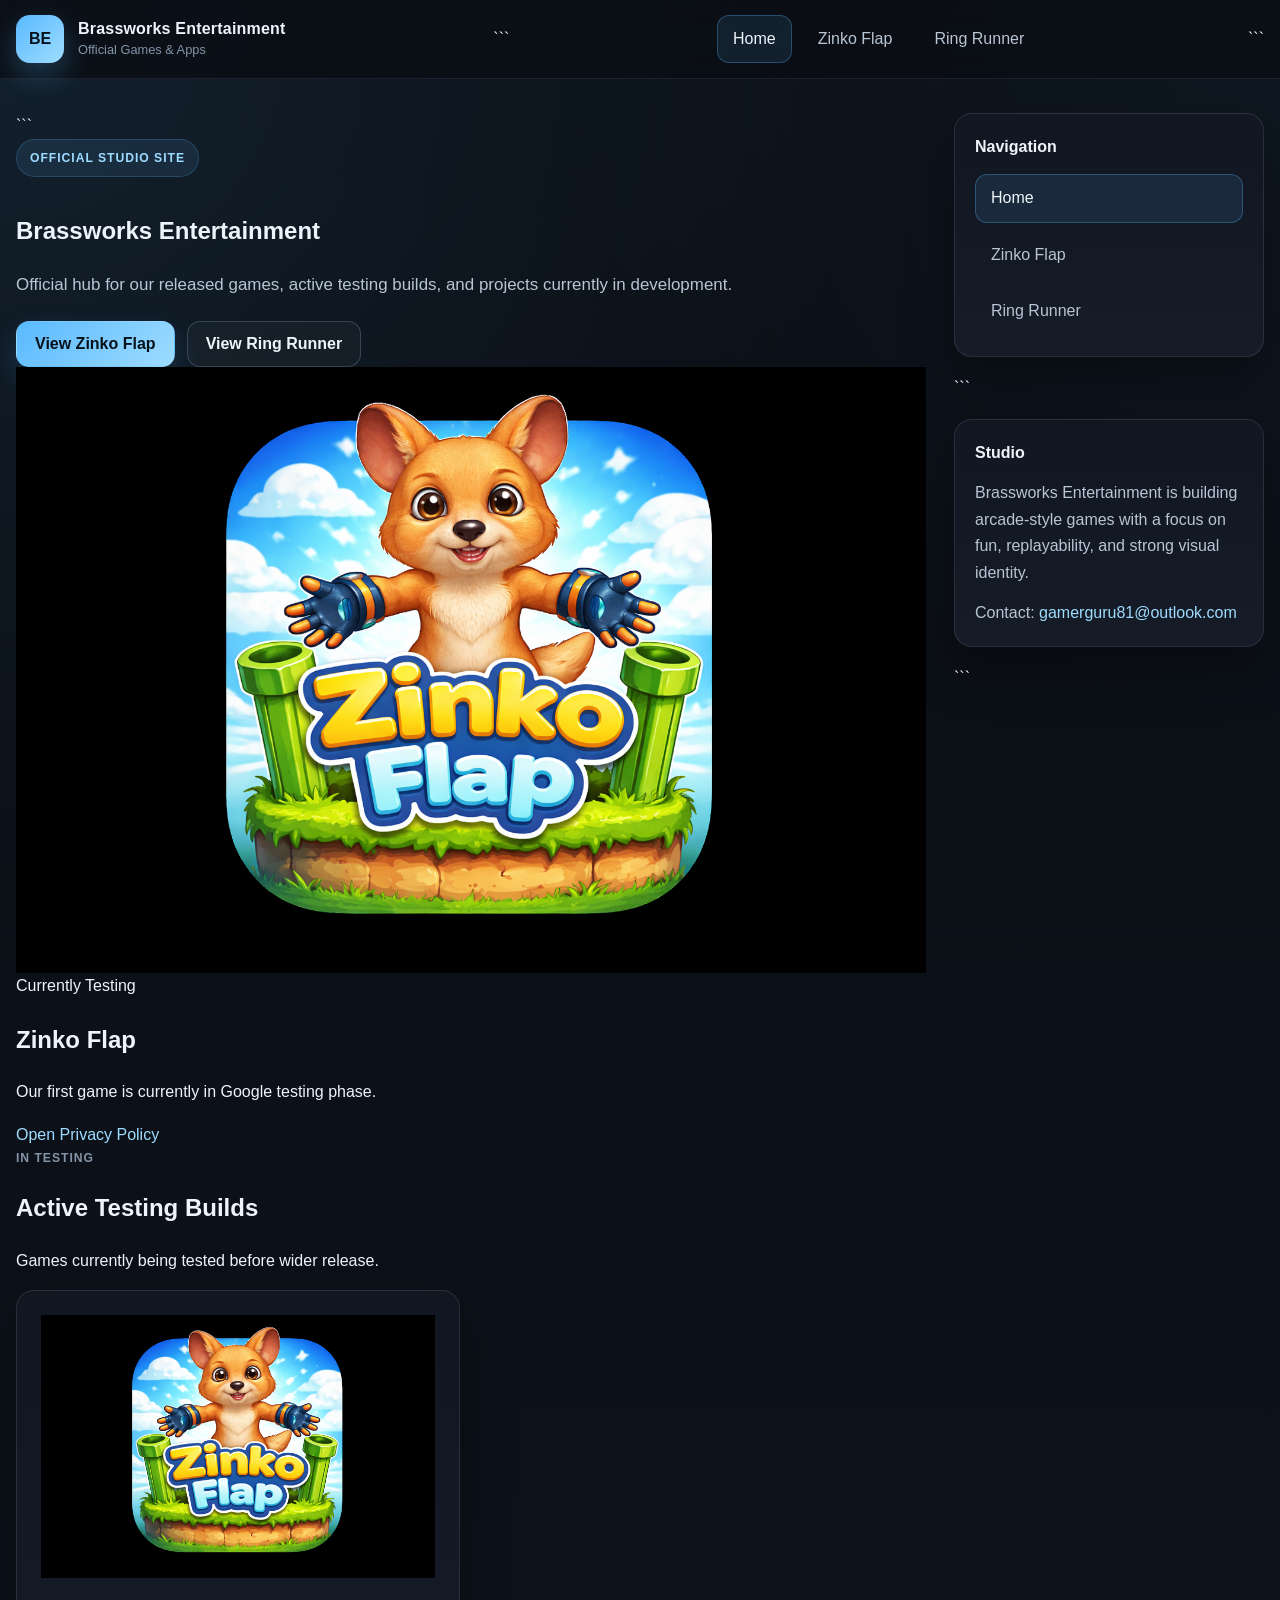
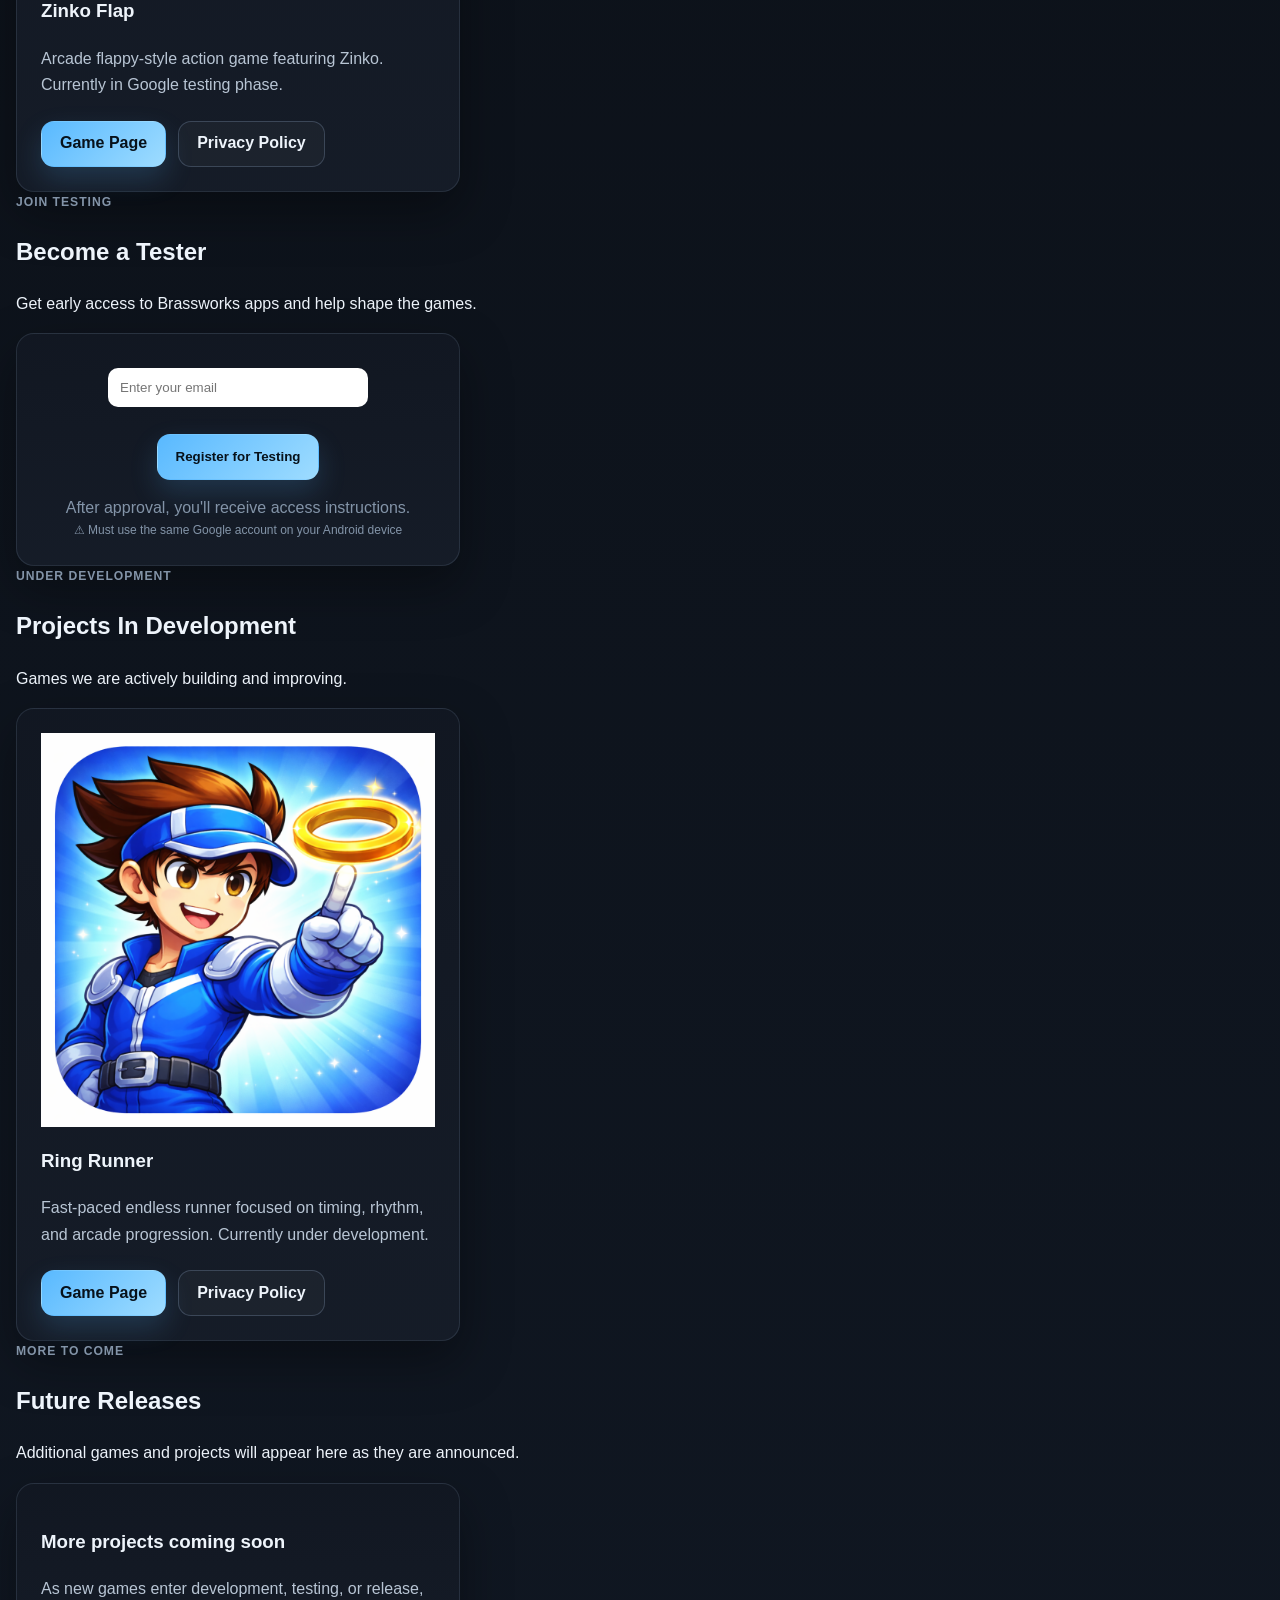
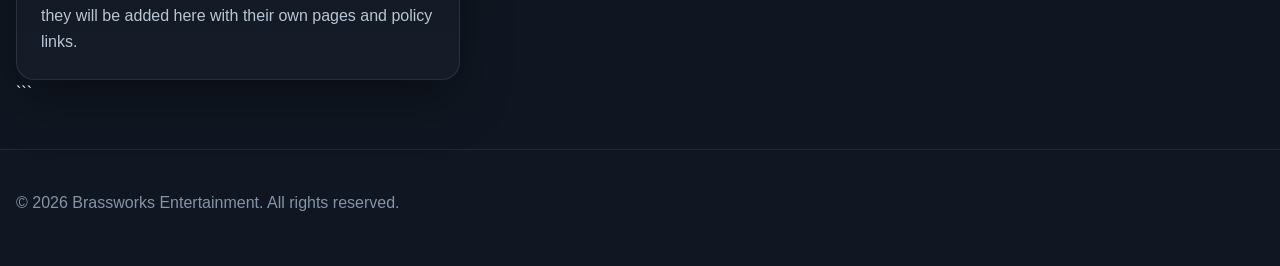
==== index.html @ e574d98f "Update index.html" ====
<!doctype html>

<html lang="en">
<head>
  <meta charset="UTF-8" />
  <meta name="viewport" content="width=device-width, initial-scale=1.0" />
  <title>Brassworks Entertainment</title>
  <link rel="stylesheet" href="style.css" />
</head>
<body>

<header class="topbar">
  <div class="wrap topbar-inner">
    <div class="brand">
      <span class="brand-mark">BE</span>
      <span class="brand-text">
        <strong>Brassworks Entertainment</strong>
        <small>Official Games & Apps</small>
      </span>
    </div>

```
<nav class="top-nav" aria-label="Main navigation">
  <a class="active" href="index.html">Home</a>
  <a href="zinko-flap/index.html">Zinko Flap</a>
  <a href="ring-runner/index.html">Ring Runner</a>
</nav>
```

  </div>
</header>

<div class="wrap page-shell">
  <main class="main-column">

```
<section class="home-hero compact-hero">
  <div>
    <div class="hero-badge">Official Studio Site</div>
    <h1>Brassworks Entertainment</h1>
    <p class="hero-copy">
      Official hub for our released games, active testing builds, and projects currently in development.
    </p>

    <div class="button-row">
      <a class="btn btn-primary" href="zinko-flap/index.html">View Zinko Flap</a>
      <a class="btn btn-secondary" href="ring-runner/index.html">View Ring Runner</a>
    </div>
  </div>

  <div class="hero-mini-card">
    <img src="images/ZinkoFlapIcon.png" alt="Zinko Flap icon" class="hero-mini-icon" />
    <div class="hero-mini-body">
      <div class="mini-label">Currently Testing</div>
      <h2>Zinko Flap</h2>
      <p>Our first game is currently in Google testing phase.</p>
      <a class="text-link" href="zinko-flap/privacy.html">Open Privacy Policy</a>
    </div>
  </div>
</section>

<!-- ACTIVE TESTING -->
<section class="home-section">
  <div class="section-heading">
    <div class="section-label">In Testing</div>
    <h2>Active Testing Builds</h2>
    <p>Games currently being tested before wider release.</p>
  </div>

  <div class="grid single-column-grid">
    <article class="card">
      <div class="game-feature-header">
        <img src="images/ZinkoFlapIcon.png" alt="Zinko Flap icon" class="game-feature-icon" />
        <div>
          <h3>Zinko Flap</h3>
          <p>Arcade flappy-style action game featuring Zinko. Currently in Google testing phase.</p>
        </div>
      </div>

      <div class="button-row">
        <a class="btn btn-primary" href="zinko-flap/index.html">Game Page</a>
        <a class="btn btn-secondary" href="zinko-flap/privacy.html">Privacy Policy</a>
      </div>
    </article>
  </div>
</section>

<!-- NEW TESTER SIGNUP SECTION -->
<section class="home-section">
  <div class="section-heading">
    <div class="section-label">Join Testing</div>
    <h2>Become a Tester</h2>
    <p>Get early access to Brassworks apps and help shape the games.</p>
  </div>

  <div class="grid single-column-grid">
    <article class="card" style="text-align:center;">

<form action="https://formspree.io/f/mgorzlqk" method="POST">
<input type="hidden" name="_next" value="https://gamerguru81.github.io/brassworks/thanks.html" />

  <input 
    type="email" 
    name="email" 
    placeholder="Enter your email"
    required
    style="
      padding: 12px;
      width: 260px;
      border-radius: 10px;
      border: none;
      margin-top: 10px;
    "
  />

  <br><br>

  <button class="btn btn-primary" type="submit">
    Register for Testing
  </button>
</form>

      <p style="margin-top:15px; color: var(--text-muted);">
        After approval, you'll receive access instructions.
      </p>

      <p style="font-size:12px; color: var(--text-muted);">
        ⚠ Must use the same Google account on your Android device
      </p>

    </article>
  </div>
</section>

<!-- DEVELOPMENT -->
<section class="home-section">
  <div class="section-heading">
    <div class="section-label">Under Development</div>
    <h2>Projects In Development</h2>
    <p>Games we are actively building and improving.</p>
  </div>

  <div class="grid single-column-grid">
    <article class="card">
      <div class="game-feature-header">
        <img src="images/ring-runner-icon.png" alt="Ring Runner icon" class="game-feature-icon" />
        <div>
          <h3>Ring Runner</h3>
          <p>Fast-paced endless runner focused on timing, rhythm, and arcade progression. Currently under development.</p>
        </div>
      </div>

      <div class="button-row">
        <a class="btn btn-primary" href="ring-runner/index.html">Game Page</a>
        <a class="btn btn-secondary" href="ring-runner/privacy.html">Privacy Policy</a>
      </div>
    </article>
  </div>
</section>

<!-- FUTURE -->
<section class="home-section">
  <div class="section-heading">
    <div class="section-label">More To Come</div>
    <h2>Future Releases</h2>
    <p>Additional games and projects will appear here as they are announced.</p>
  </div>

  <div class="grid single-column-grid">
    <article class="card">
      <h3>More projects coming soon</h3>
      <p>As new games enter development, testing, or release, they will be added here with their own pages and policy links.</p>
    </article>
  </div>
</section>
```

  </main>

  <aside class="sidebar">
    <section class="sidebar-card">
      <h3>Navigation</h3>
      <nav class="side-nav" aria-label="Sidebar navigation">
        <a class="active" href="index.html">Home</a>
        <a href="zinko-flap/index.html">Zinko Flap</a>
        <a href="ring-runner/index.html">Ring Runner</a>
      </nav>
    </section>

```
<section class="sidebar-card">
  <h3>Studio</h3>
  <div class="info-block">
    <p>
      Brassworks Entertainment is building arcade-style games with a focus on fun, replayability, and strong visual identity.
    </p>
    <p>
      Contact: <a href="mailto:gamerguru81@outlook.com">gamerguru81@outlook.com</a>
    </p>
  </div>
</section>
```

  </aside>
</div>

<footer class="footer">
  <div class="wrap footer-inner">
    <p>&copy; 2026 Brassworks Entertainment. All rights reserved.</p>
  </div>
</footer>

</body>
</html>
---- style.css ----
:root {
  --bg: #0a0e14;
  --bg-2: #101722;
  --panel: rgba(18, 24, 34, 0.96);
  --panel-soft: rgba(22, 29, 40, 0.96);
  --border: rgba(128, 150, 176, 0.18);
  --border-strong: rgba(128, 150, 176, 0.32);
  --text: #eef4fb;
  --text-soft: #b8c5d4;
  --text-muted: #8394a8;
  --accent: #59b9ff;
  --accent-2: #9edcff;
  --shadow: 0 20px 50px rgba(0, 0, 0, 0.35);
  --radius-xl: 24px;
  --radius-lg: 18px;
  --radius-md: 14px;
  --wrap: 1380px;
  --sidebar: 310px;
}

* {
  box-sizing: border-box;
}

html {
  scroll-behavior: smooth;
}

body {
  margin: 0;
  color: var(--text);
  font-family: Arial, Helvetica, sans-serif;
  line-height: 1.65;
  background:
    radial-gradient(circle at top left, rgba(89, 185, 255, 0.11), transparent 24%),
    radial-gradient(circle at top right, rgba(89, 185, 255, 0.06), transparent 20%),
    linear-gradient(180deg, var(--bg) 0%, var(--bg-2) 100%);
}

img {
  display: block;
  max-width: 100%;
}

a {
  color: var(--accent-2);
  text-decoration: none;
}

a:hover {
  text-decoration: none;
}

.wrap {
  width: min(var(--wrap), calc(100% - 32px));
  margin: 0 auto;
}

.topbar {
  position: sticky;
  top: 0;
  z-index: 1000;
  backdrop-filter: blur(12px);
  background: rgba(10, 14, 20, 0.82);
  border-bottom: 1px solid rgba(128, 150, 176, 0.14);
}

.topbar-inner {
  min-height: 78px;
  display: flex;
  align-items: center;
  justify-content: space-between;
  gap: 20px;
}

.brand {
  display: flex;
  align-items: center;
  gap: 14px;
  color: var(--text);
}

.brand-mark {
  width: 48px;
  height: 48px;
  border-radius: 14px;
  display: grid;
  place-items: center;
  font-weight: 800;
  font-size: 1rem;
  color: #07111a;
  background: linear-gradient(135deg, var(--accent) 0%, var(--accent-2) 100%);
  box-shadow: 0 12px 28px rgba(89, 185, 255, 0.26);
}

.brand-text {
  display: flex;
  flex-direction: column;
  line-height: 1.15;
}

.brand-text strong {
  font-size: 1rem;
  letter-spacing: 0.2px;
}

.brand-text small {
  margin-top: 4px;
  color: var(--text-muted);
  font-size: 0.8rem;
}

.top-nav {
  display: flex;
  flex-wrap: wrap;
  justify-content: flex-end;
  gap: 10px;
}

.top-nav a,
.side-nav a {
  display: inline-flex;
  align-items: center;
  min-height: 42px;
  padding: 10px 15px;
  border-radius: 12px;
  color: var(--text-soft);
  border: 1px solid transparent;
  transition: 0.18s ease;
}

.top-nav a:hover,
.side-nav a:hover {
  color: var(--text);
  background: rgba(255, 255, 255, 0.04);
  border-color: rgba(255, 255, 255, 0.06);
}

.top-nav a.active,
.side-nav a.active {
  color: var(--text);
  background: rgba(89, 185, 255, 0.11);
  border-color: rgba(89, 185, 255, 0.3);
}

.page-shell {
  display: grid;
  grid-template-columns: minmax(0, 1fr) var(--sidebar);
  gap: 28px;
  align-items: start;
  padding: 34px 0 0;
}

.main-column {
  min-width: 0;
}

.hero {
  padding: 38px;
  border-radius: var(--radius-xl);
  background:
    linear-gradient(180deg, rgba(18, 24, 34, 0.98) 0%, rgba(14, 20, 30, 0.98) 100%);
  border: 1px solid var(--border);
  box-shadow: var(--shadow);
  margin-bottom: 28px;
}

.hero-badge {
  display: inline-block;
  margin-bottom: 14px;
  padding: 8px 13px;
  border-radius: 999px;
  font-size: 0.76rem;
  font-weight: 700;
  letter-spacing: 0.08em;
  text-transform: uppercase;
  color: var(--accent-2);
  background: rgba(89, 185, 255, 0.11);
  border: 1px solid rgba(89, 185, 255, 0.2);
}

.hero h1 {
  margin: 0 0 14px;
  font-size: clamp(2.1rem, 4vw, 3.7rem);
  line-height: 1.05;
  letter-spacing: -0.03em;
}

.hero-copy {
  max-width: 760px;
  margin: 0;
  color: var(--text-soft);
  font-size: 1.06rem;
}

.grid {
  display: grid;
  grid-template-columns: repeat(2, minmax(0, 1fr));
  gap: 22px;
}

.card {
  padding: 24px;
  border-radius: var(--radius-lg);
  background: linear-gradient(180deg, var(--panel) 0%, var(--panel-soft) 100%);
  border: 1px solid var(--border);
  box-shadow: var(--shadow);
}

.card-feature {
  grid-column: span 2;
}

.card h2,
.sidebar-card h3 {
  margin: 0;
}

.card p {
  margin: 0;
  color: var(--text-soft);
}

.section-label {
  margin-bottom: 10px;
  font-size: 0.76rem;
  font-weight: 700;
  letter-spacing: 0.08em;
  text-transform: uppercase;
  color: var(--text-muted);
}

.button-row {
  display: flex;
  flex-wrap: wrap;
  gap: 12px;
  margin-top: 22px;
}

.btn {
  display: inline-flex;
  align-items: center;
  justify-content: center;
  min-height: 46px;
  padding: 0 18px;
  border-radius: 13px;
  font-weight: 700;
  border: 1px solid transparent;
  transition: transform 0.16s ease, background 0.16s ease, border-color 0.16s ease;
}

.btn:hover {
  transform: translateY(-1px);
}

.btn-primary {
  color: #07111a;
  background: linear-gradient(135deg, var(--accent) 0%, var(--accent-2) 100%);
  box-shadow: 0 12px 28px rgba(89, 185, 255, 0.18);
}

.btn-secondary {
  color: var(--text);
  background: rgba(255, 255, 255, 0.03);
  border-color: var(--border-strong);
}

.feature-list,
.meta-list,
.policy-section ul {
  color: var(--text-soft);
  margin: 0;
  padding-left: 18px;
}

.feature-list li + li,
.meta-list li + li,
.policy-section ul li + li {
  margin-top: 8px;
}

.contact-link {
  margin-top: 10px !important;
  font-size: 1.08rem;
  font-weight: 700;
}

.sidebar {
  position: sticky;
  top: 102px;
  display: flex;
  flex-direction: column;
  gap: 18px;
}

.sidebar-card {
  padding: 20px;
  border-radius: var(--radius-lg);
  background: linear-gradient(180deg, var(--panel) 0%, var(--panel-soft) 100%);
  border: 1px solid var(--border);
  box-shadow: var(--shadow);
}

.sidebar-card h3 {
  margin-bottom: 14px;
  font-size: 1rem;
}

.side-nav {
  display: flex;
  flex-direction: column;
  gap: 8px;
}

.info-block p {
  margin: 0 0 14px;
  color: var(--text-soft);
}

.info-block p:last-child {
  margin-bottom: 0;
}

.footer {
  margin-top: 42px;
  border-top: 1px solid rgba(128, 150, 176, 0.14);
}

.footer-inner {
  padding: 24px 0 34px;
  color: var(--text-muted);
}

.app-hero {
  display: grid;
  grid-template-columns: 170px minmax(0, 1fr);
  gap: 28px;
  align-items: center;
}

.app-icon {
  width: 170px;
  height: 170px;
  object-fit: cover;
  border-radius: 32px;
  border: 1px solid var(--border-strong);
  background: linear-gradient(180deg, rgba(20, 27, 38, 1) 0%, rgba(12, 17, 25, 1) 100%);
  box-shadow: 0 18px 40px rgba(0, 0, 0, 0.35);
}

.policy-section h1,
.policy-section h2,
.policy-section h3 {
  color: var(--text);
}

.policy-section h1 {
  margin-top: 0;
  margin-bottom: 8px;
  font-size: clamp(2rem, 3vw, 3rem);
}

.policy-section h2 {
  margin-top: 28px;
  margin-bottom: 10px;
}

.policy-section h3 {
  margin-top: 26px;
  margin-bottom: 8px;
}

.policy-section p {
  color: var(--text-soft);
  margin: 0 0 14px;
}

.muted-line {
  color: var(--text-muted);
}

@media (max-width: 1080px) {
  .page-shell {
    grid-template-columns: 1fr;
  }

  .sidebar {
    position: static;
    top: auto;
    order: -1;
  }

  .side-nav {
    flex-direction: row;
    flex-wrap: wrap;
  }
}

@media (max-width: 760px) {
  .topbar-inner {
    padding: 14px 0;
    flex-direction: column;
    align-items: flex-start;
  }

  .top-nav {
    width: 100%;
    justify-content: flex-start;
  }

  .hero,
  .card,
  .sidebar-card {
    padding: 20px;
  }

  .grid {
    grid-template-columns: 1fr;
  }

  .card-feature {
    grid-column: span 1;
  }

  .app-hero {
    grid-template-columns: 1fr;
  }

  .app-icon {
    width: 124px;
    height: 124px;
  }
}
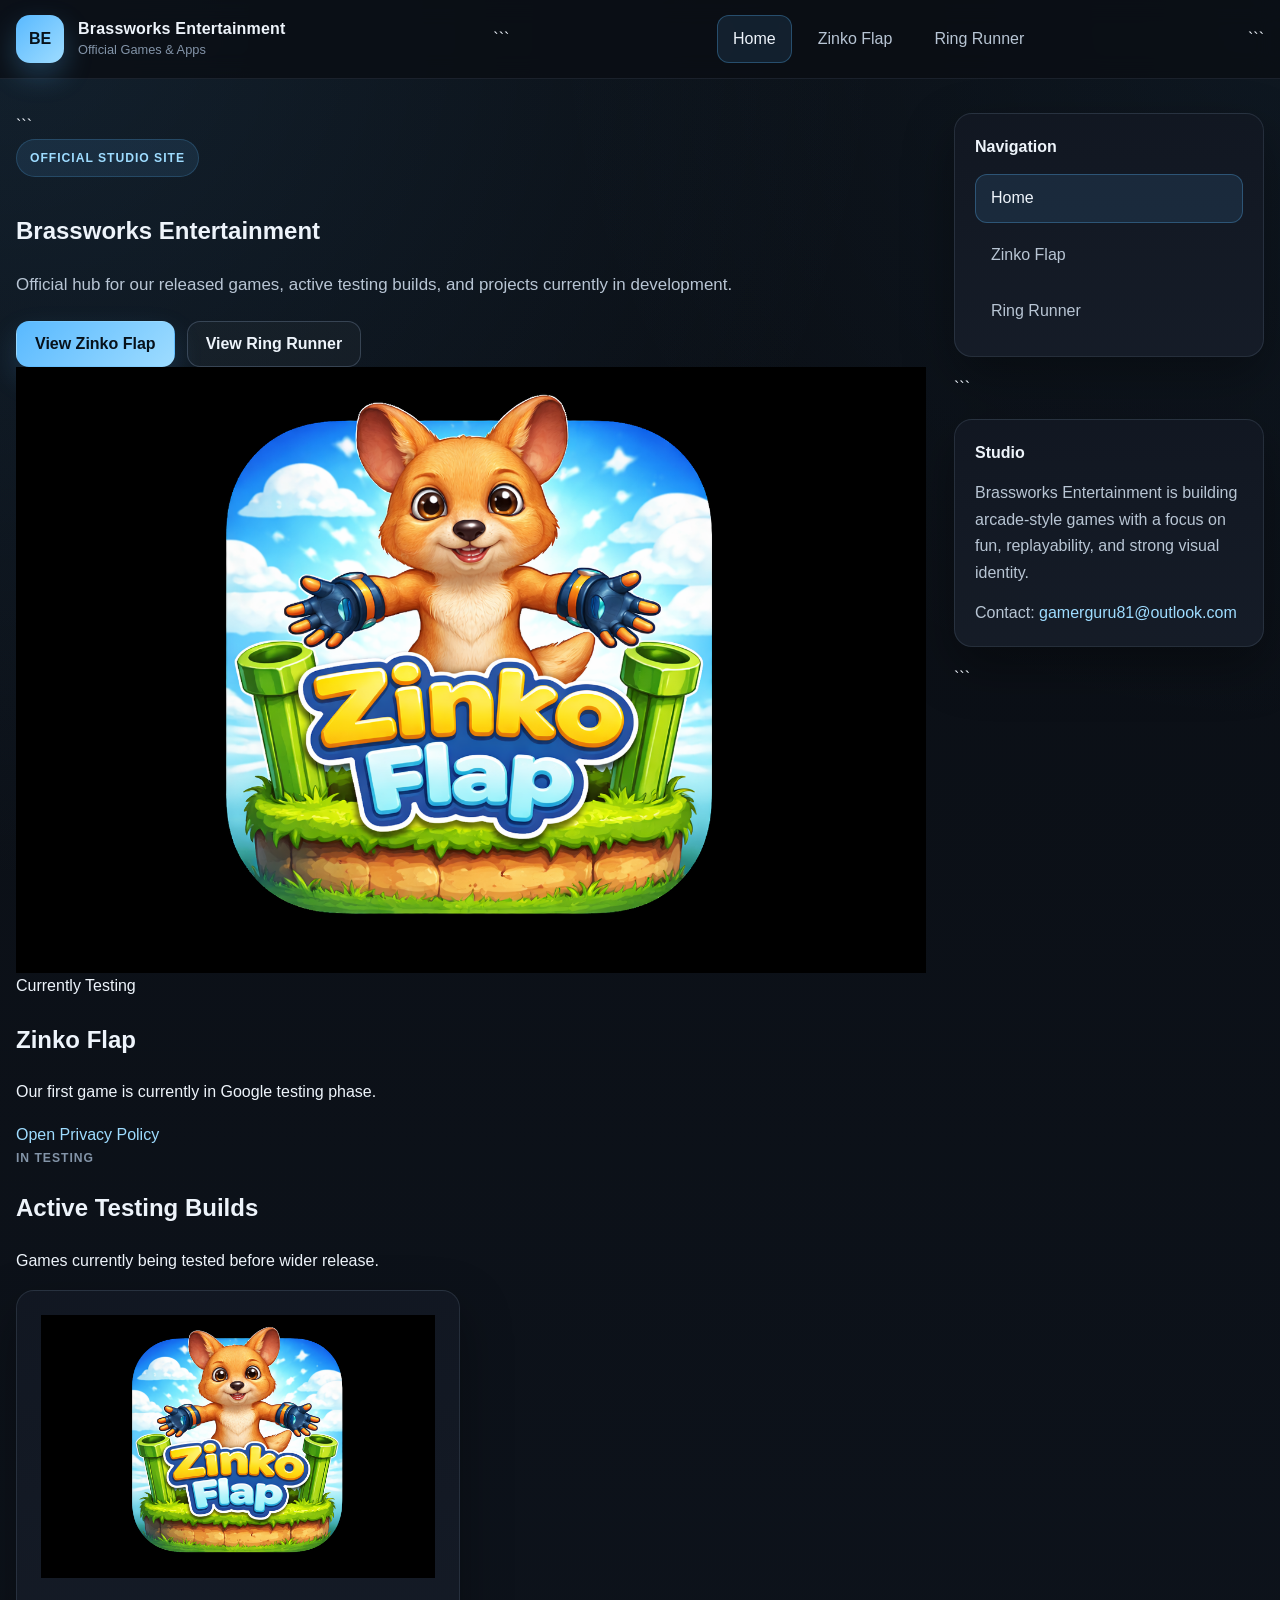
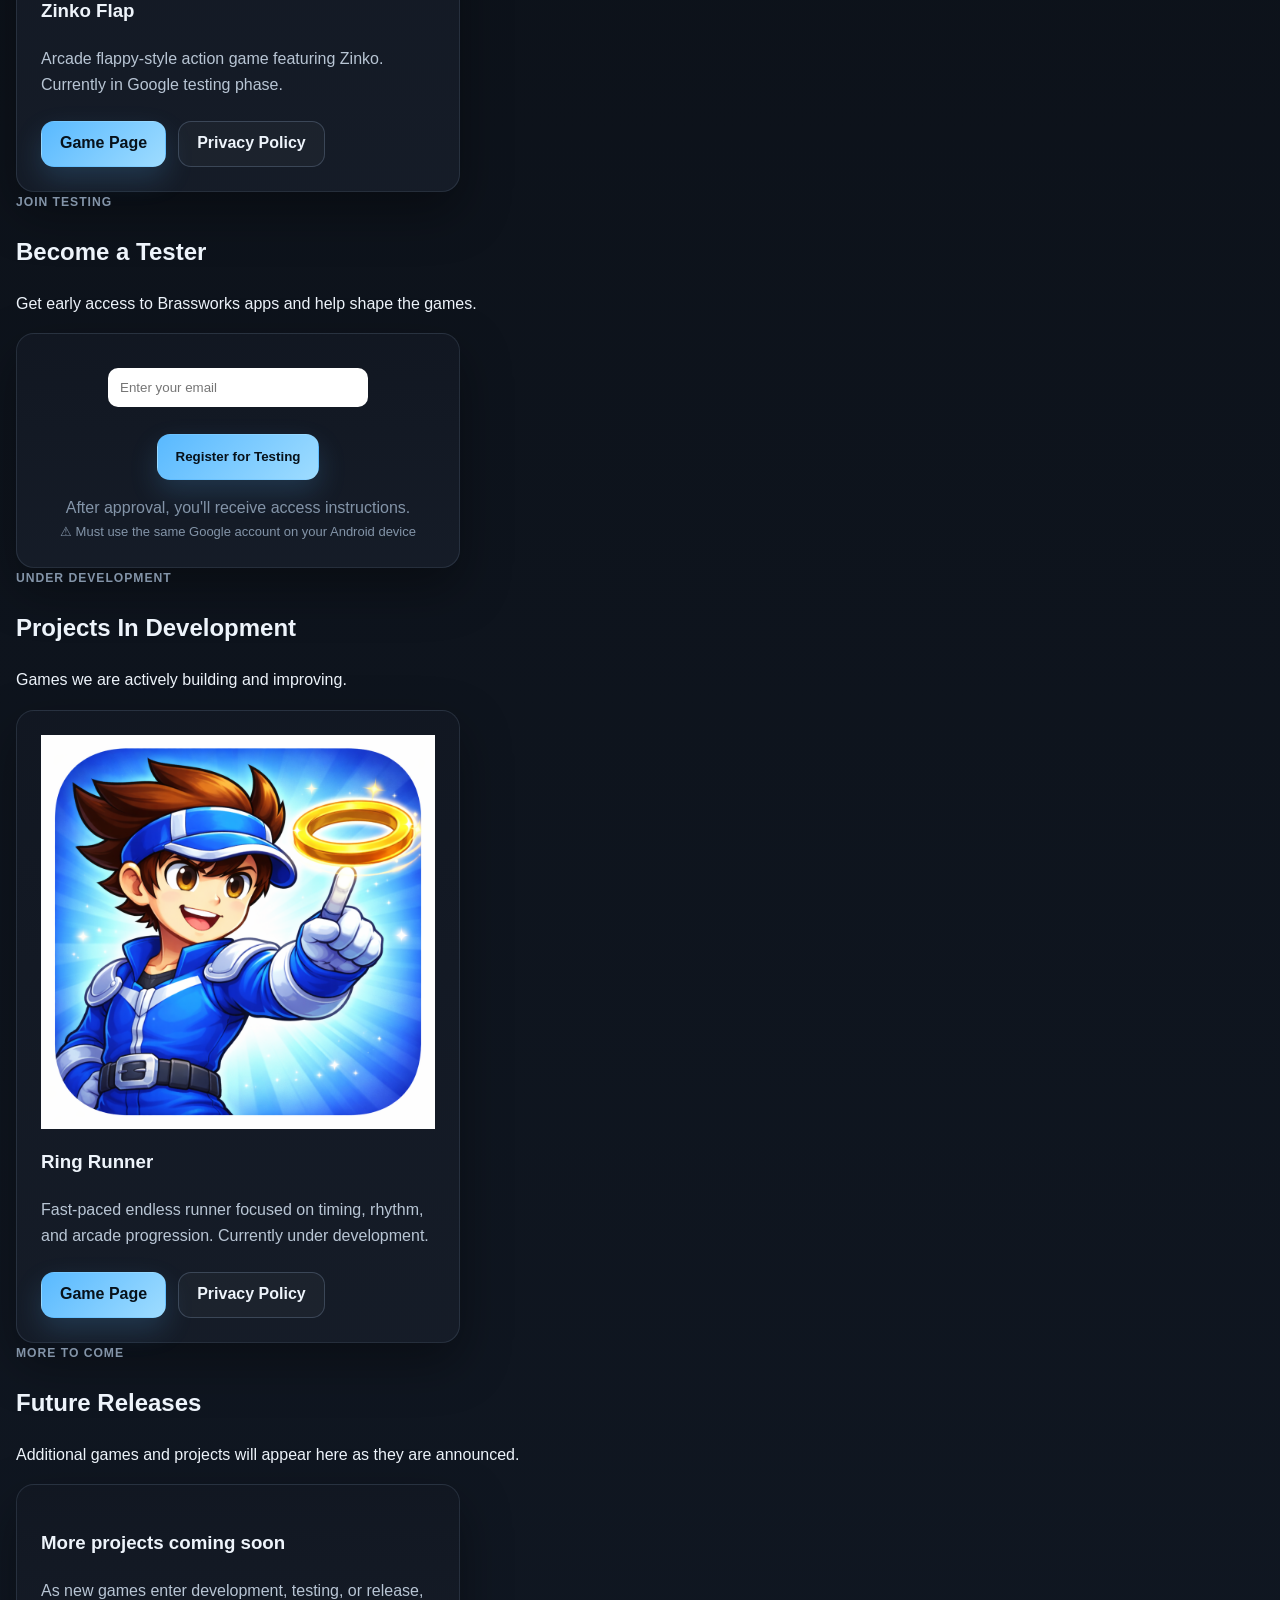
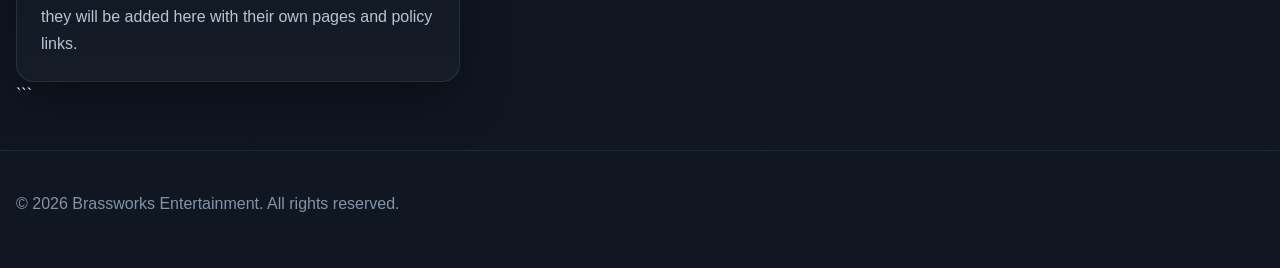
==== commit 87af49c4: "Update index.html" ====
--- a/index.html
+++ b/index.html
@@ -124,7 +124,7 @@
         After approval, you'll receive access instructions.
       </p>
 
-      <p style="font-size:12px; color: var(--text-muted);">
+      <p style="font-size:13px; color: var(--text-muted);">
         ⚠ Must use the same Google account on your Android device
       </p>
 
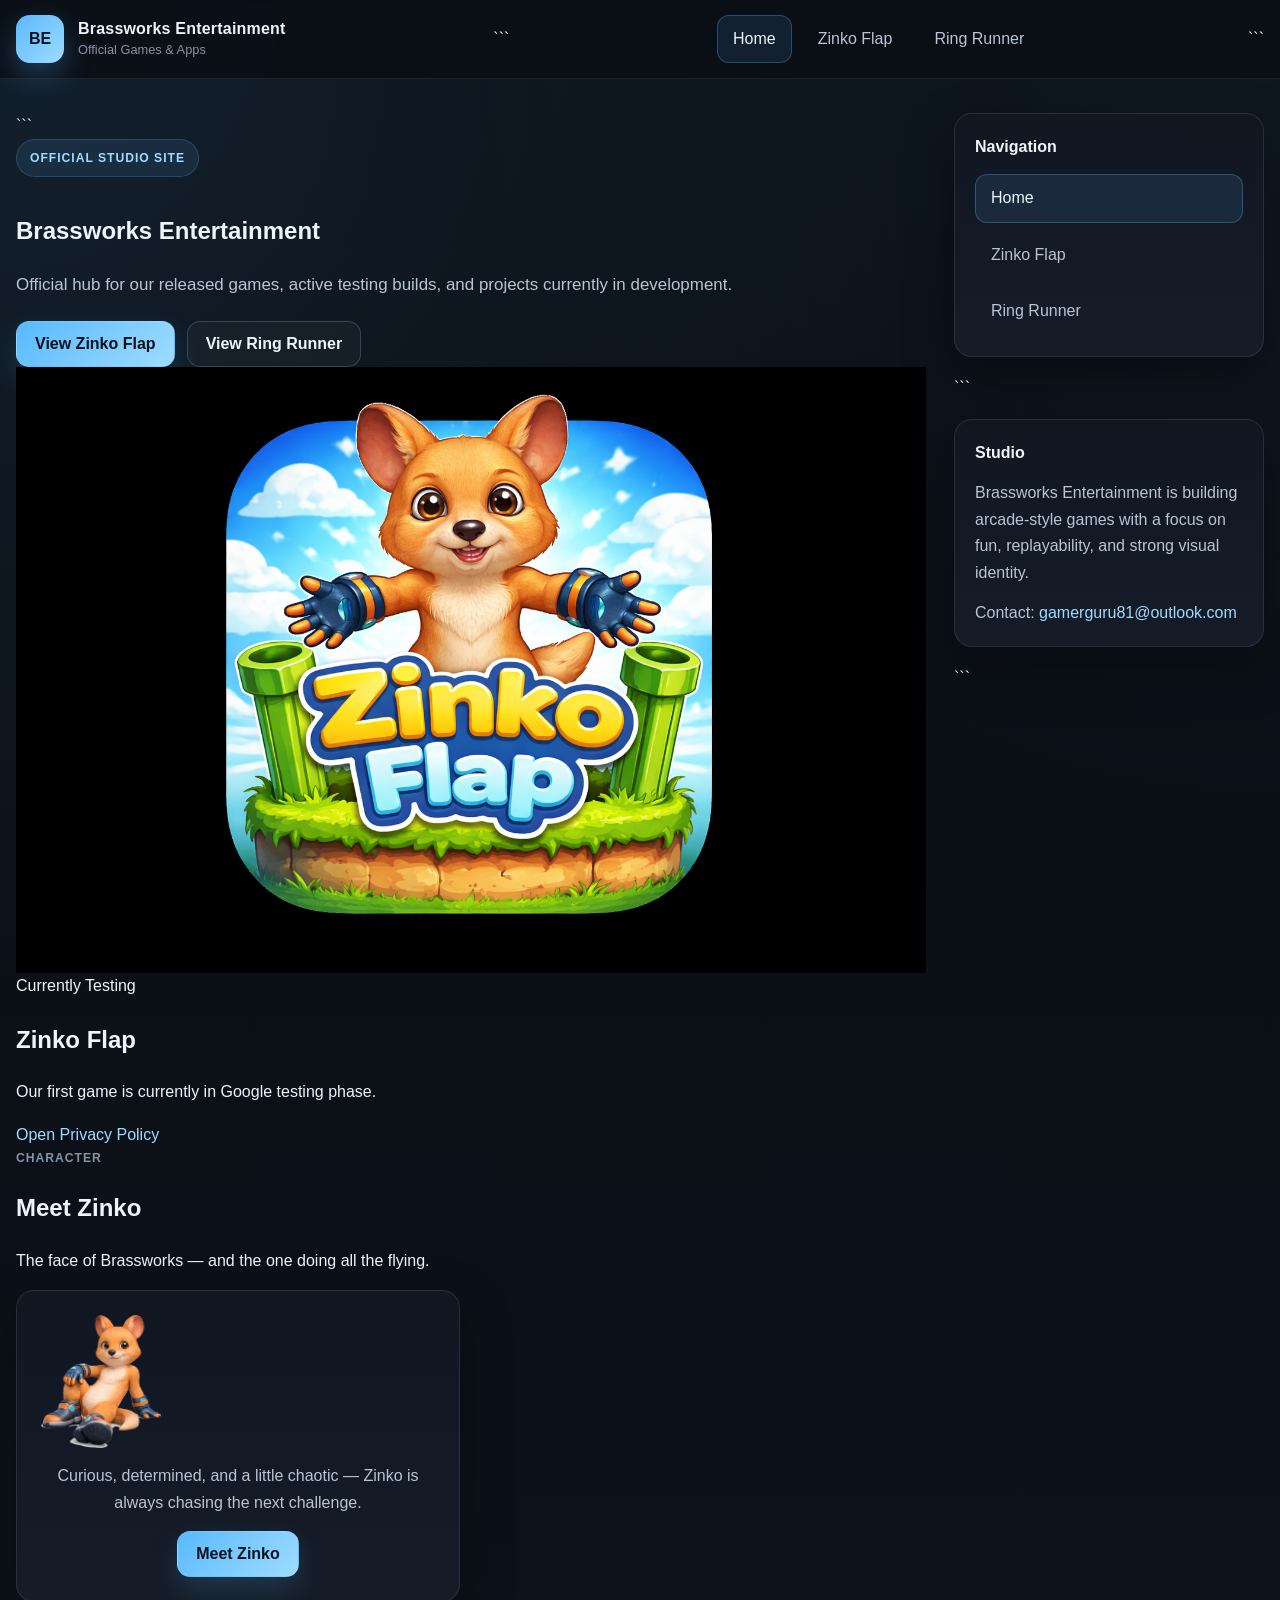
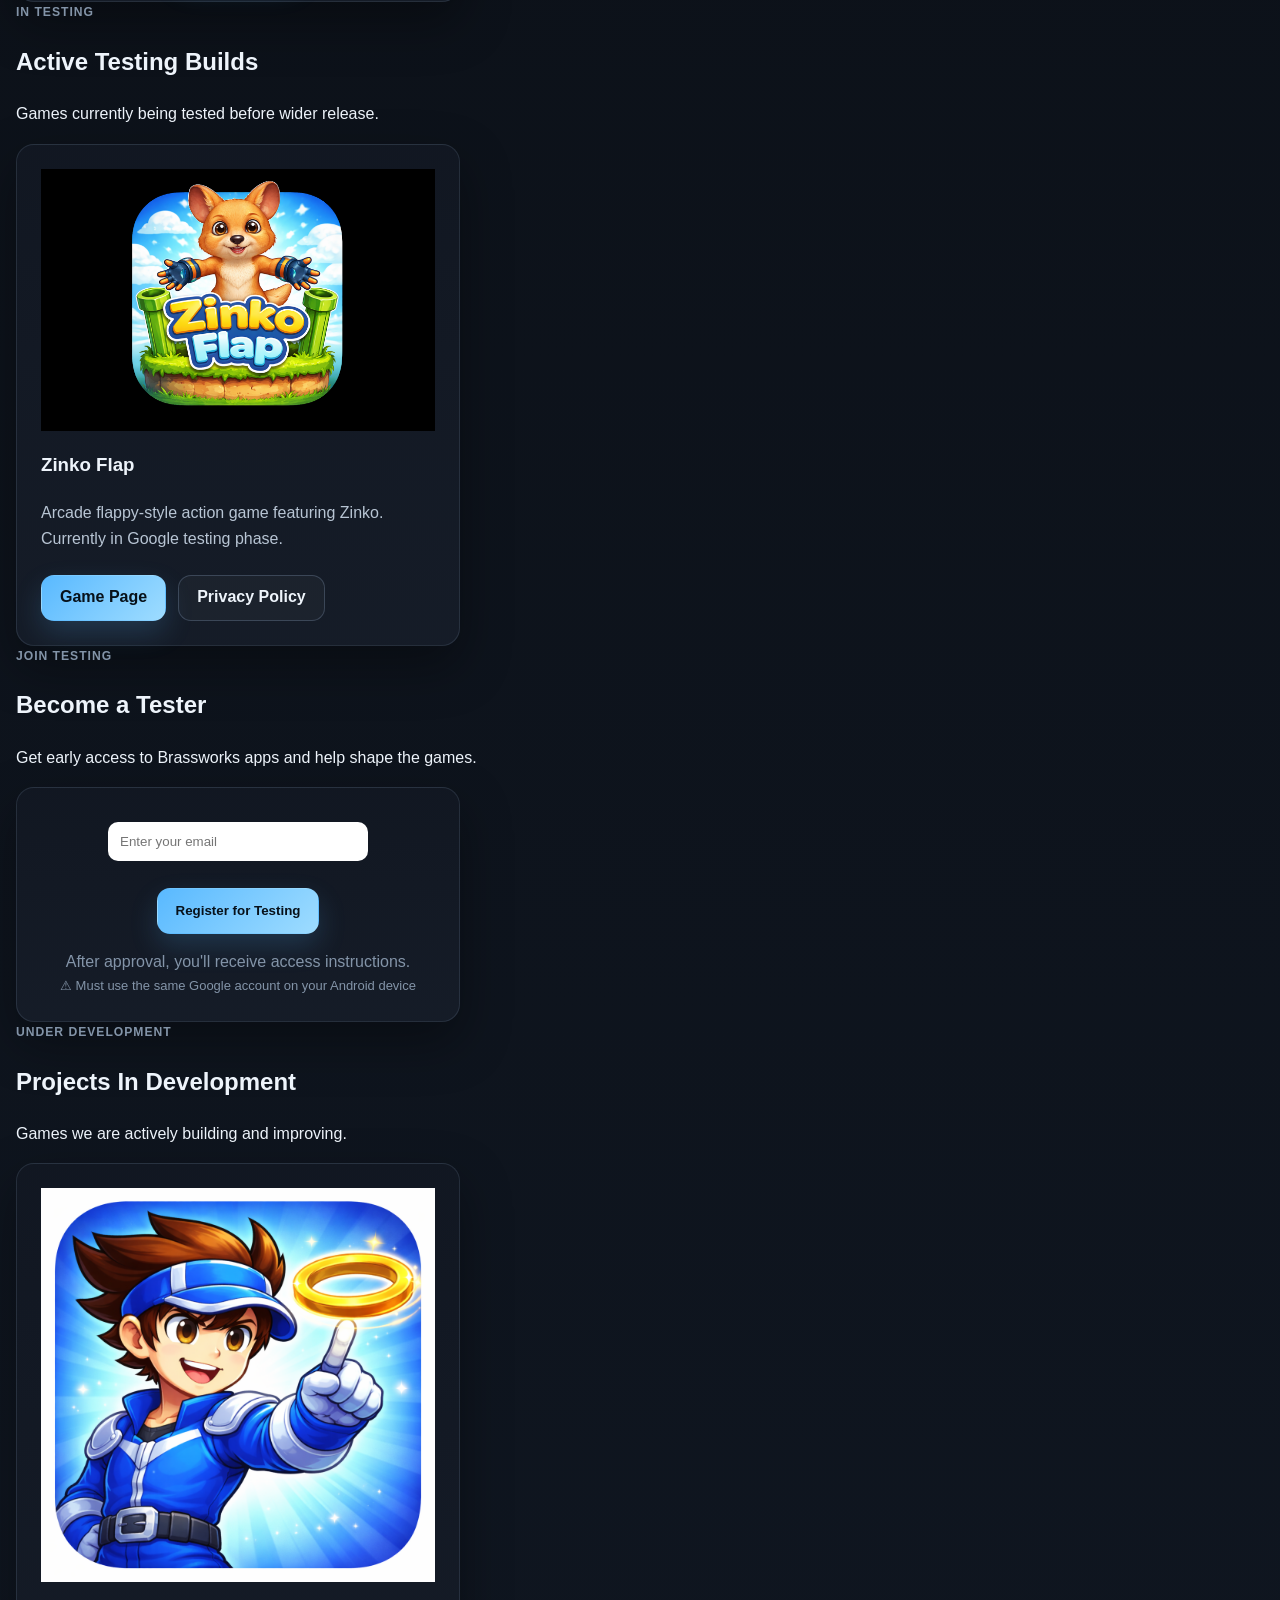
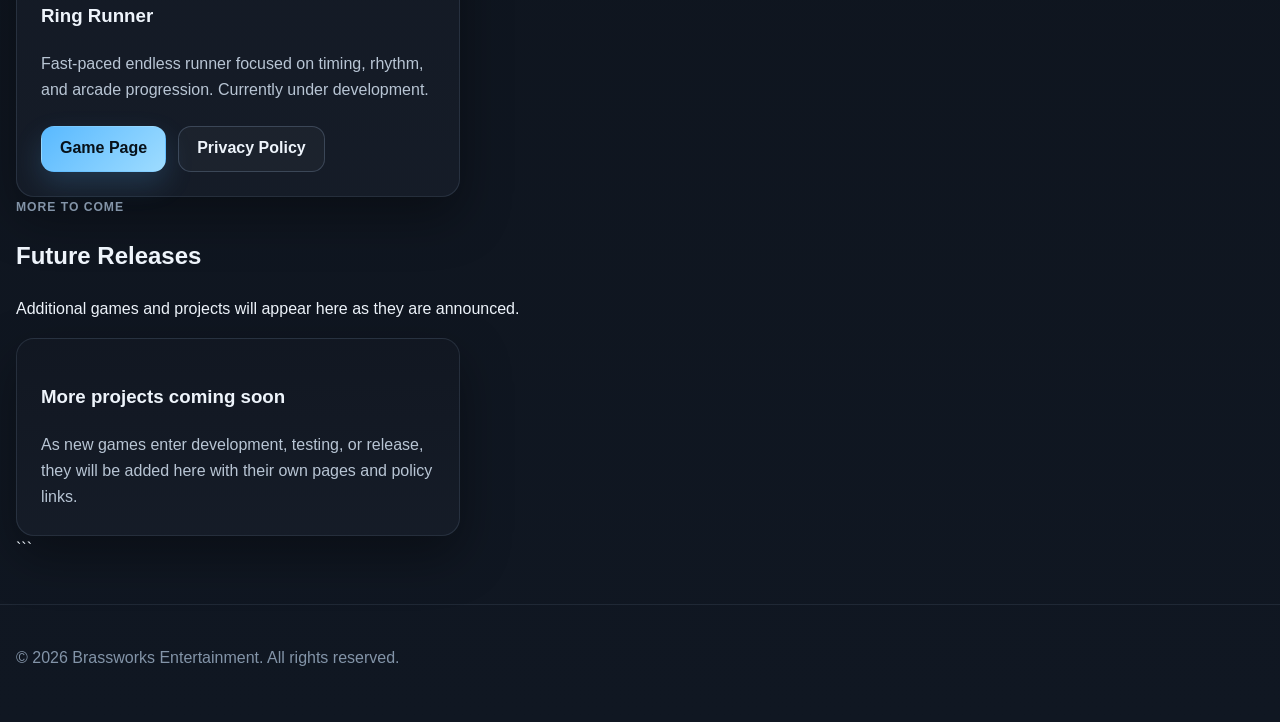
==== commit cdbb7015: "Update index.html" ====
--- a/index.html
+++ b/index.html
@@ -58,8 +58,35 @@
     </div>
   </div>
 </section>
-
-<!-- ACTIVE TESTING -->
+<section class="home-section">
+  <div class="section-heading">
+    <div class="section-label">Character</div>
+    <h2>Meet Zinko</h2>
+    <p>The face of Brassworks — and the one doing all the flying.</p>
+  </div>
+
+  <div class="grid single-column-grid">
+    <article class="card" style="text-align:center;">
+
+      <img 
+        src="images/Zinko_chilled2.png" 
+        alt="Zinko character"
+        style="width:120px; margin-bottom:15px;"
+      />
+
+      <p>
+        Curious, determined, and a little chaotic — Zinko is always chasing the next challenge.
+      </p>
+
+      <div class="button-row" style="justify-content:center; margin-top:15px;">
+        <a class="btn btn-primary" href="zinko.html">
+          Meet Zinko
+        </a>
+      </div>
+
+    </article>
+  </div>
+</section>
 <section class="home-section">
   <div class="section-heading">
     <div class="section-label">In Testing</div>
@@ -85,7 +112,7 @@
   </div>
 </section>
 
-<!-- NEW TESTER SIGNUP SECTION -->
+<!-- TESTER SIGNUP -->
 <section class="home-section">
   <div class="section-heading">
     <div class="section-label">Join Testing</div>
@@ -94,37 +121,39 @@
   </div>
 
   <div class="grid single-column-grid">
-    <article class="card" style="text-align:center;">
-
-<form action="https://formspree.io/f/mgorzlqk" method="POST">
-<input type="hidden" name="_next" value="https://gamerguru81.github.io/brassworks/thanks.html" />
-
-  <input 
-    type="email" 
-    name="email" 
-    placeholder="Enter your email"
-    required
-    style="
-      padding: 12px;
-      width: 260px;
-      border-radius: 10px;
-      border: none;
-      margin-top: 10px;
-    "
-  />
-
-  <br><br>
-
-  <button class="btn btn-primary" type="submit">
-    Register for Testing
-  </button>
-</form>
-
-      <p style="margin-top:15px; color: var(--text-muted);">
+    <article class="card" style="text-align: center;">
+
+      <form id="tester-signup-form">
+        <input
+          type="email"
+          name="email"
+          id="tester-email"
+          placeholder="Enter your email"
+          required
+          style="
+            padding: 12px;
+            width: 260px;
+            max-width: 100%;
+            border-radius: 10px;
+            border: none;
+            margin-top: 10px;
+          "
+        />
+
+        <br><br>
+
+        <button class="btn btn-primary" type="submit" id="tester-submit-btn">
+          Register for Testing
+        </button>
+
+        <p id="tester-form-message" style="margin-top: 15px; color: var(--text-muted);"></p>
+      </form>
+
+      <p style="margin-top: 15px; color: var(--text-muted);">
         After approval, you'll receive access instructions.
       </p>
 
-      <p style="font-size:13px; color: var(--text-muted);">
+      <p style="font-size: 13px; color: var(--text-muted);">
         ⚠ Must use the same Google account on your Android device
       </p>
 
@@ -132,7 +161,6 @@
   </div>
 </section>
 
-<!-- DEVELOPMENT -->
 <section class="home-section">
   <div class="section-heading">
     <div class="section-label">Under Development</div>
@@ -158,7 +186,6 @@
   </div>
 </section>
 
-<!-- FUTURE -->
 <section class="home-section">
   <div class="section-heading">
     <div class="section-label">More To Come</div>
@@ -210,5 +237,45 @@
   </div>
 </footer>
 
+<script>
+  const testerForm = document.getElementById('tester-signup-form');
+  const testerSubmitBtn = document.getElementById('tester-submit-btn');
+  const testerFormMessage = document.getElementById('tester-form-message');
+
+  testerForm.addEventListener('submit', async function (event) {
+    event.preventDefault();
+
+    testerSubmitBtn.disabled = true;
+    testerSubmitBtn.textContent = 'Submitting...';
+    testerFormMessage.textContent = '';
+
+    const formData = new FormData(testerForm);
+
+    try {
+      const response = await fetch('https://formspree.io/f/mgorzlqk', {
+        method: 'POST',
+        body: formData,
+        headers: {
+          'Accept': 'application/json'
+        }
+      });
+
+      if (response.ok) {
+        window.location.href = 'thanks.html';
+        return;
+      }
+
+      const data = await response.json().catch(() => null);
+      testerFormMessage.textContent =
+        data?.errors?.[0]?.message || 'Something went wrong. Please try again.';
+    } catch (error) {
+      testerFormMessage.textContent = 'Network error. Please try again.';
+    } finally {
+      testerSubmitBtn.disabled = false;
+      testerSubmitBtn.textContent = 'Register for Testing';
+    }
+  });
+</script>
+
 </body>
 </html>
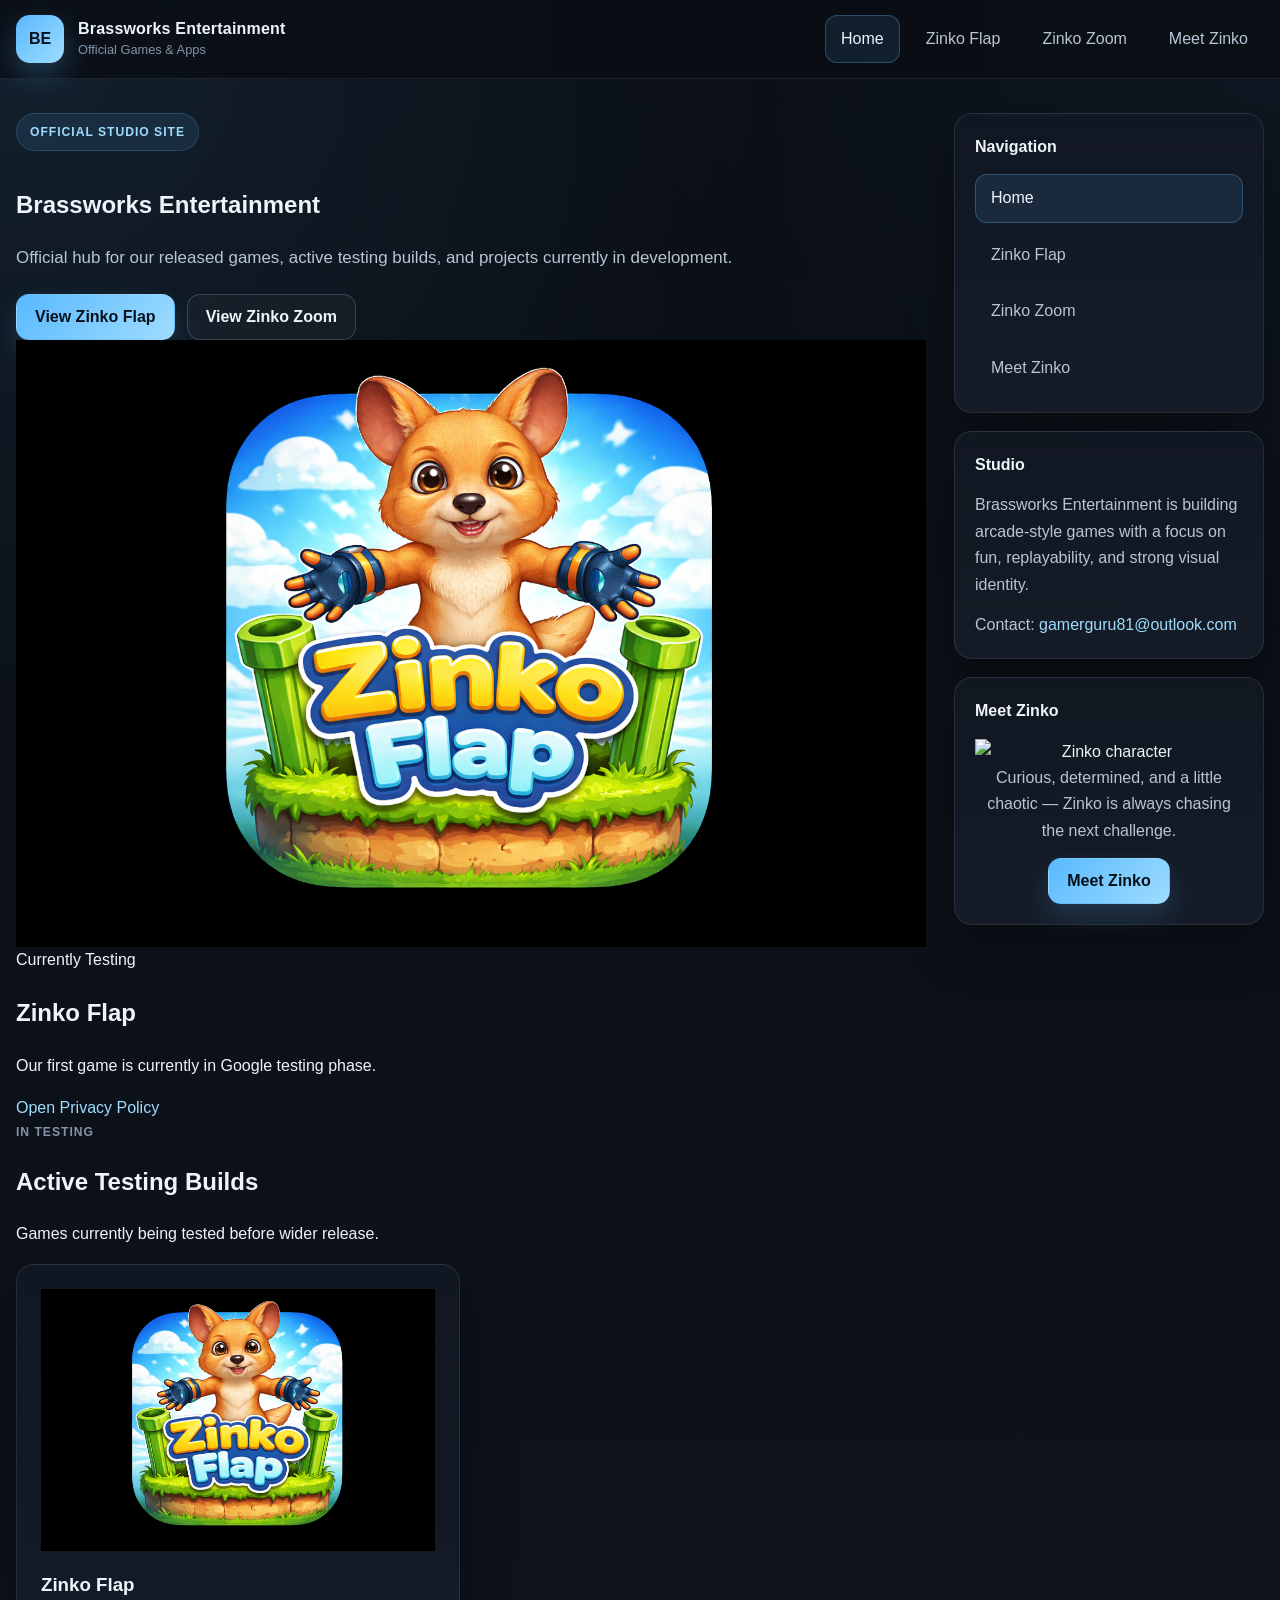
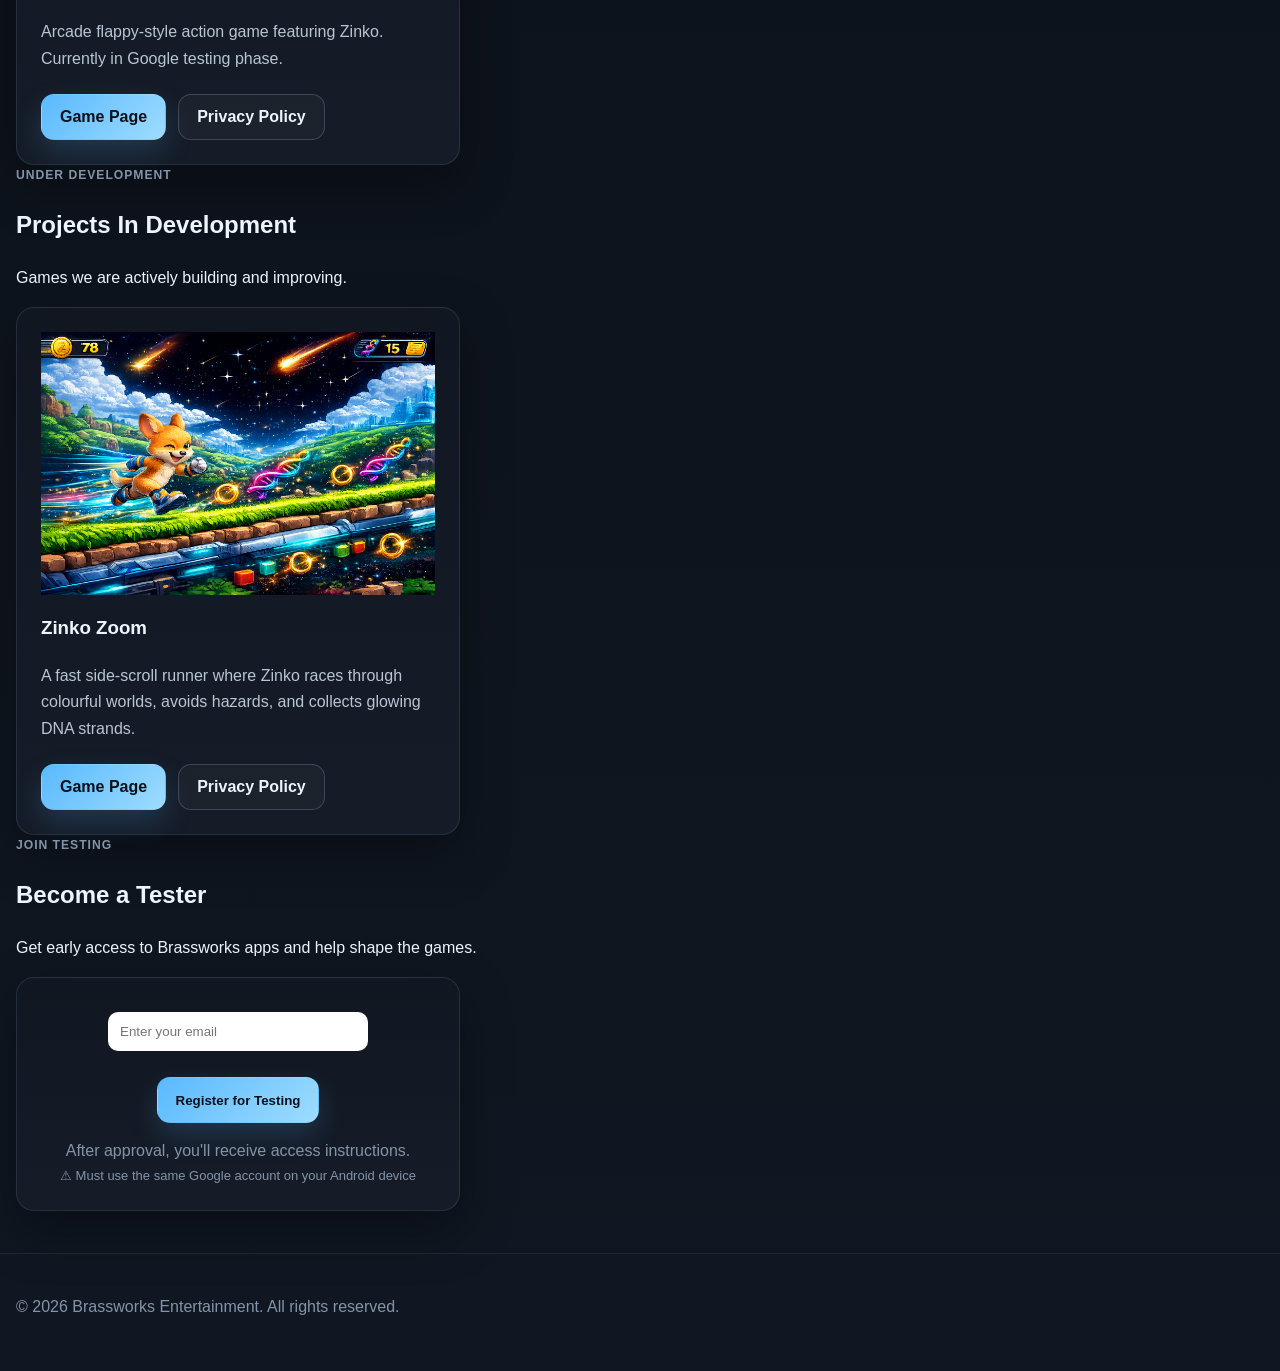
==== commit 4207fec8: "Update index.html" ====
--- a/index.html
+++ b/index.html
@@ -1,5 +1,4 @@
 <!doctype html>
-
 <html lang="en">
 <head>
   <meta charset="UTF-8" />
@@ -11,196 +10,142 @@
 
 <header class="topbar">
   <div class="wrap topbar-inner">
-    <div class="brand">
+    <a class="brand" href="index.html">
       <span class="brand-mark">BE</span>
       <span class="brand-text">
         <strong>Brassworks Entertainment</strong>
         <small>Official Games & Apps</small>
       </span>
-    </div>
-
-```
-<nav class="top-nav" aria-label="Main navigation">
-  <a class="active" href="index.html">Home</a>
-  <a href="zinko-flap/index.html">Zinko Flap</a>
-  <a href="ring-runner/index.html">Ring Runner</a>
-</nav>
-```
-
+    </a>
+
+    <nav class="top-nav" aria-label="Main navigation">
+      <a class="active" href="index.html">Home</a>
+      <a href="zinko-flap/index.html">Zinko Flap</a>
+      <a href="zinko-zoom/index.html">Zinko Zoom</a>
+      <a href="zinko.html">Meet Zinko</a>
+    </nav>
   </div>
 </header>
 
 <div class="wrap page-shell">
   <main class="main-column">
 
-```
-<section class="home-hero compact-hero">
-  <div>
-    <div class="hero-badge">Official Studio Site</div>
-    <h1>Brassworks Entertainment</h1>
-    <p class="hero-copy">
-      Official hub for our released games, active testing builds, and projects currently in development.
-    </p>
-
-    <div class="button-row">
-      <a class="btn btn-primary" href="zinko-flap/index.html">View Zinko Flap</a>
-      <a class="btn btn-secondary" href="ring-runner/index.html">View Ring Runner</a>
-    </div>
-  </div>
-
-  <div class="hero-mini-card">
-    <img src="images/ZinkoFlapIcon.png" alt="Zinko Flap icon" class="hero-mini-icon" />
-    <div class="hero-mini-body">
-      <div class="mini-label">Currently Testing</div>
-      <h2>Zinko Flap</h2>
-      <p>Our first game is currently in Google testing phase.</p>
-      <a class="text-link" href="zinko-flap/privacy.html">Open Privacy Policy</a>
-    </div>
-  </div>
-</section>
-<section class="home-section">
-  <div class="section-heading">
-    <div class="section-label">Character</div>
-    <h2>Meet Zinko</h2>
-    <p>The face of Brassworks — and the one doing all the flying.</p>
-  </div>
-
-  <div class="grid single-column-grid">
-    <article class="card" style="text-align:center;">
-
-      <img 
-        src="images/Zinko_chilled2.png" 
-        alt="Zinko character"
-        style="width:120px; margin-bottom:15px;"
-      />
-
-      <p>
-        Curious, determined, and a little chaotic — Zinko is always chasing the next challenge.
-      </p>
-
-      <div class="button-row" style="justify-content:center; margin-top:15px;">
-        <a class="btn btn-primary" href="zinko.html">
-          Meet Zinko
-        </a>
-      </div>
-
-    </article>
-  </div>
-</section>
-<section class="home-section">
-  <div class="section-heading">
-    <div class="section-label">In Testing</div>
-    <h2>Active Testing Builds</h2>
-    <p>Games currently being tested before wider release.</p>
-  </div>
-
-  <div class="grid single-column-grid">
-    <article class="card">
-      <div class="game-feature-header">
-        <img src="images/ZinkoFlapIcon.png" alt="Zinko Flap icon" class="game-feature-icon" />
-        <div>
-          <h3>Zinko Flap</h3>
-          <p>Arcade flappy-style action game featuring Zinko. Currently in Google testing phase.</p>
+    <section class="home-hero compact-hero">
+      <div>
+        <div class="hero-badge">Official Studio Site</div>
+        <h1>Brassworks Entertainment</h1>
+        <p class="hero-copy">
+          Official hub for our released games, active testing builds, and projects currently in development.
+        </p>
+
+        <div class="button-row">
+          <a class="btn btn-primary" href="zinko-flap/index.html">View Zinko Flap</a>
+          <a class="btn btn-secondary" href="zinko-zoom/index.html">View Zinko Zoom</a>
         </div>
       </div>
 
-      <div class="button-row">
-        <a class="btn btn-primary" href="zinko-flap/index.html">Game Page</a>
-        <a class="btn btn-secondary" href="zinko-flap/privacy.html">Privacy Policy</a>
-      </div>
-    </article>
-  </div>
-</section>
-
-<!-- TESTER SIGNUP -->
-<section class="home-section">
-  <div class="section-heading">
-    <div class="section-label">Join Testing</div>
-    <h2>Become a Tester</h2>
-    <p>Get early access to Brassworks apps and help shape the games.</p>
-  </div>
-
-  <div class="grid single-column-grid">
-    <article class="card" style="text-align: center;">
-
-      <form id="tester-signup-form">
-        <input
-          type="email"
-          name="email"
-          id="tester-email"
-          placeholder="Enter your email"
-          required
-          style="
-            padding: 12px;
-            width: 260px;
-            max-width: 100%;
-            border-radius: 10px;
-            border: none;
-            margin-top: 10px;
-          "
-        />
-
-        <br><br>
-
-        <button class="btn btn-primary" type="submit" id="tester-submit-btn">
-          Register for Testing
-        </button>
-
-        <p id="tester-form-message" style="margin-top: 15px; color: var(--text-muted);"></p>
-      </form>
-
-      <p style="margin-top: 15px; color: var(--text-muted);">
-        After approval, you'll receive access instructions.
-      </p>
-
-      <p style="font-size: 13px; color: var(--text-muted);">
-        ⚠ Must use the same Google account on your Android device
-      </p>
-
-    </article>
-  </div>
-</section>
-
-<section class="home-section">
-  <div class="section-heading">
-    <div class="section-label">Under Development</div>
-    <h2>Projects In Development</h2>
-    <p>Games we are actively building and improving.</p>
-  </div>
-
-  <div class="grid single-column-grid">
-    <article class="card">
-      <div class="game-feature-header">
-        <img src="images/ring-runner-icon.png" alt="Ring Runner icon" class="game-feature-icon" />
-        <div>
-          <h3>Ring Runner</h3>
-          <p>Fast-paced endless runner focused on timing, rhythm, and arcade progression. Currently under development.</p>
+      <div class="hero-mini-card">
+        <img src="images/ZinkoFlapIcon.png" alt="Zinko Flap icon" class="hero-mini-icon" />
+        <div class="hero-mini-body">
+          <div class="mini-label">Currently Testing</div>
+          <h2>Zinko Flap</h2>
+          <p>Our first game is currently in Google testing phase.</p>
+          <a class="text-link" href="zinko-flap/privacy.html">Open Privacy Policy</a>
         </div>
       </div>
-
-      <div class="button-row">
-        <a class="btn btn-primary" href="ring-runner/index.html">Game Page</a>
-        <a class="btn btn-secondary" href="ring-runner/privacy.html">Privacy Policy</a>
-      </div>
-    </article>
-  </div>
-</section>
-
-<section class="home-section">
-  <div class="section-heading">
-    <div class="section-label">More To Come</div>
-    <h2>Future Releases</h2>
-    <p>Additional games and projects will appear here as they are announced.</p>
-  </div>
-
-  <div class="grid single-column-grid">
-    <article class="card">
-      <h3>More projects coming soon</h3>
-      <p>As new games enter development, testing, or release, they will be added here with their own pages and policy links.</p>
-    </article>
-  </div>
-</section>
-```
+    </section>
+
+    <section class="home-section">
+      <div class="section-heading">
+        <div class="section-label">In Testing</div>
+        <h2>Active Testing Builds</h2>
+        <p>Games currently being tested before wider release.</p>
+      </div>
+
+      <div class="grid single-column-grid">
+        <article class="card">
+          <div class="game-feature-header">
+            <img src="images/ZinkoFlapIcon.png" alt="Zinko Flap icon" class="game-feature-icon" />
+            <div>
+              <h3>Zinko Flap</h3>
+              <p>Arcade flappy-style action game featuring Zinko. Currently in Google testing phase.</p>
+            </div>
+          </div>
+
+          <div class="button-row">
+            <a class="btn btn-primary" href="zinko-flap/index.html">Game Page</a>
+            <a class="btn btn-secondary" href="zinko-flap/privacy.html">Privacy Policy</a>
+          </div>
+        </article>
+      </div>
+    </section>
+
+    <section class="home-section">
+      <div class="section-heading">
+        <div class="section-label">Under Development</div>
+        <h2>Projects In Development</h2>
+        <p>Games we are actively building and improving.</p>
+      </div>
+
+      <div class="grid single-column-grid">
+        <article class="card">
+          <div class="game-feature-header">
+            <img src="images/ZinkoZoom1.png" alt="Zinko Zoom artwork" class="game-feature-icon" />
+            <div>
+              <h3>Zinko Zoom</h3>
+              <p>
+                A fast side-scroll runner where Zinko races through colourful worlds, avoids hazards,
+                and collects glowing DNA strands.
+              </p>
+            </div>
+          </div>
+
+          <div class="button-row">
+            <a class="btn btn-primary" href="zinko-zoom/index.html">Game Page</a>
+            <a class="btn btn-secondary" href="zinko-zoom/privacy.html">Privacy Policy</a>
+          </div>
+        </article>
+      </div>
+    </section>
+
+    <section class="home-section">
+      <div class="section-heading">
+        <div class="section-label">Join Testing</div>
+        <h2>Become a Tester</h2>
+        <p>Get early access to Brassworks apps and help shape the games.</p>
+      </div>
+
+      <div class="grid single-column-grid">
+        <article class="card" style="text-align: center;">
+          <form id="tester-signup-form">
+            <input
+              type="email"
+              name="email"
+              id="tester-email"
+              placeholder="Enter your email"
+              required
+              style="padding:12px;width:260px;max-width:100%;border-radius:10px;border:none;margin-top:10px;"
+            />
+
+            <br><br>
+
+            <button class="btn btn-primary" type="submit" id="tester-submit-btn">
+              Register for Testing
+            </button>
+
+            <p id="tester-form-message" style="margin-top:15px;color:var(--text-muted);"></p>
+          </form>
+
+          <p style="margin-top:15px;color:var(--text-muted);">
+            After approval, you'll receive access instructions.
+          </p>
+
+          <p style="font-size:13px;color:var(--text-muted);">
+            ⚠ Must use the same Google account on your Android device
+          </p>
+        </article>
+      </div>
+    </section>
 
   </main>
 
@@ -210,24 +155,33 @@
       <nav class="side-nav" aria-label="Sidebar navigation">
         <a class="active" href="index.html">Home</a>
         <a href="zinko-flap/index.html">Zinko Flap</a>
-        <a href="ring-runner/index.html">Ring Runner</a>
+        <a href="zinko-zoom/index.html">Zinko Zoom</a>
+        <a href="zinko.html">Meet Zinko</a>
       </nav>
     </section>
 
-```
-<section class="sidebar-card">
-  <h3>Studio</h3>
-  <div class="info-block">
-    <p>
-      Brassworks Entertainment is building arcade-style games with a focus on fun, replayability, and strong visual identity.
-    </p>
-    <p>
-      Contact: <a href="mailto:gamerguru81@outlook.com">gamerguru81@outlook.com</a>
-    </p>
-  </div>
-</section>
-```
-
+    <section class="sidebar-card">
+      <h3>Studio</h3>
+      <div class="info-block">
+        <p>
+          Brassworks Entertainment is building arcade-style games with a focus on fun, replayability, and strong visual identity.
+        </p>
+        <p>
+          Contact: <a href="mailto:gamerguru81@outlook.com">gamerguru81@outlook.com</a>
+        </p>
+      </div>
+    </section>
+
+    <section class="sidebar-card">
+      <h3>Meet Zinko</h3>
+      <div class="info-block" style="text-align:center;">
+        <img src="images/Zinko_thumb.png" alt="Zinko character" class="zinko-sidebar-hero" />
+        <p>Curious, determined, and a little chaotic — Zinko is always chasing the next challenge.</p>
+        <div class="button-row" style="justify-content:center;margin-top:14px;">
+          <a class="btn btn-primary" href="zinko.html">Meet Zinko</a>
+        </div>
+      </div>
+    </section>
   </aside>
 </div>
 
@@ -255,9 +209,7 @@
       const response = await fetch('https://formspree.io/f/mgorzlqk', {
         method: 'POST',
         body: formData,
-        headers: {
-          'Accept': 'application/json'
-        }
+        headers: { 'Accept': 'application/json' }
       });
 
       if (response.ok) {
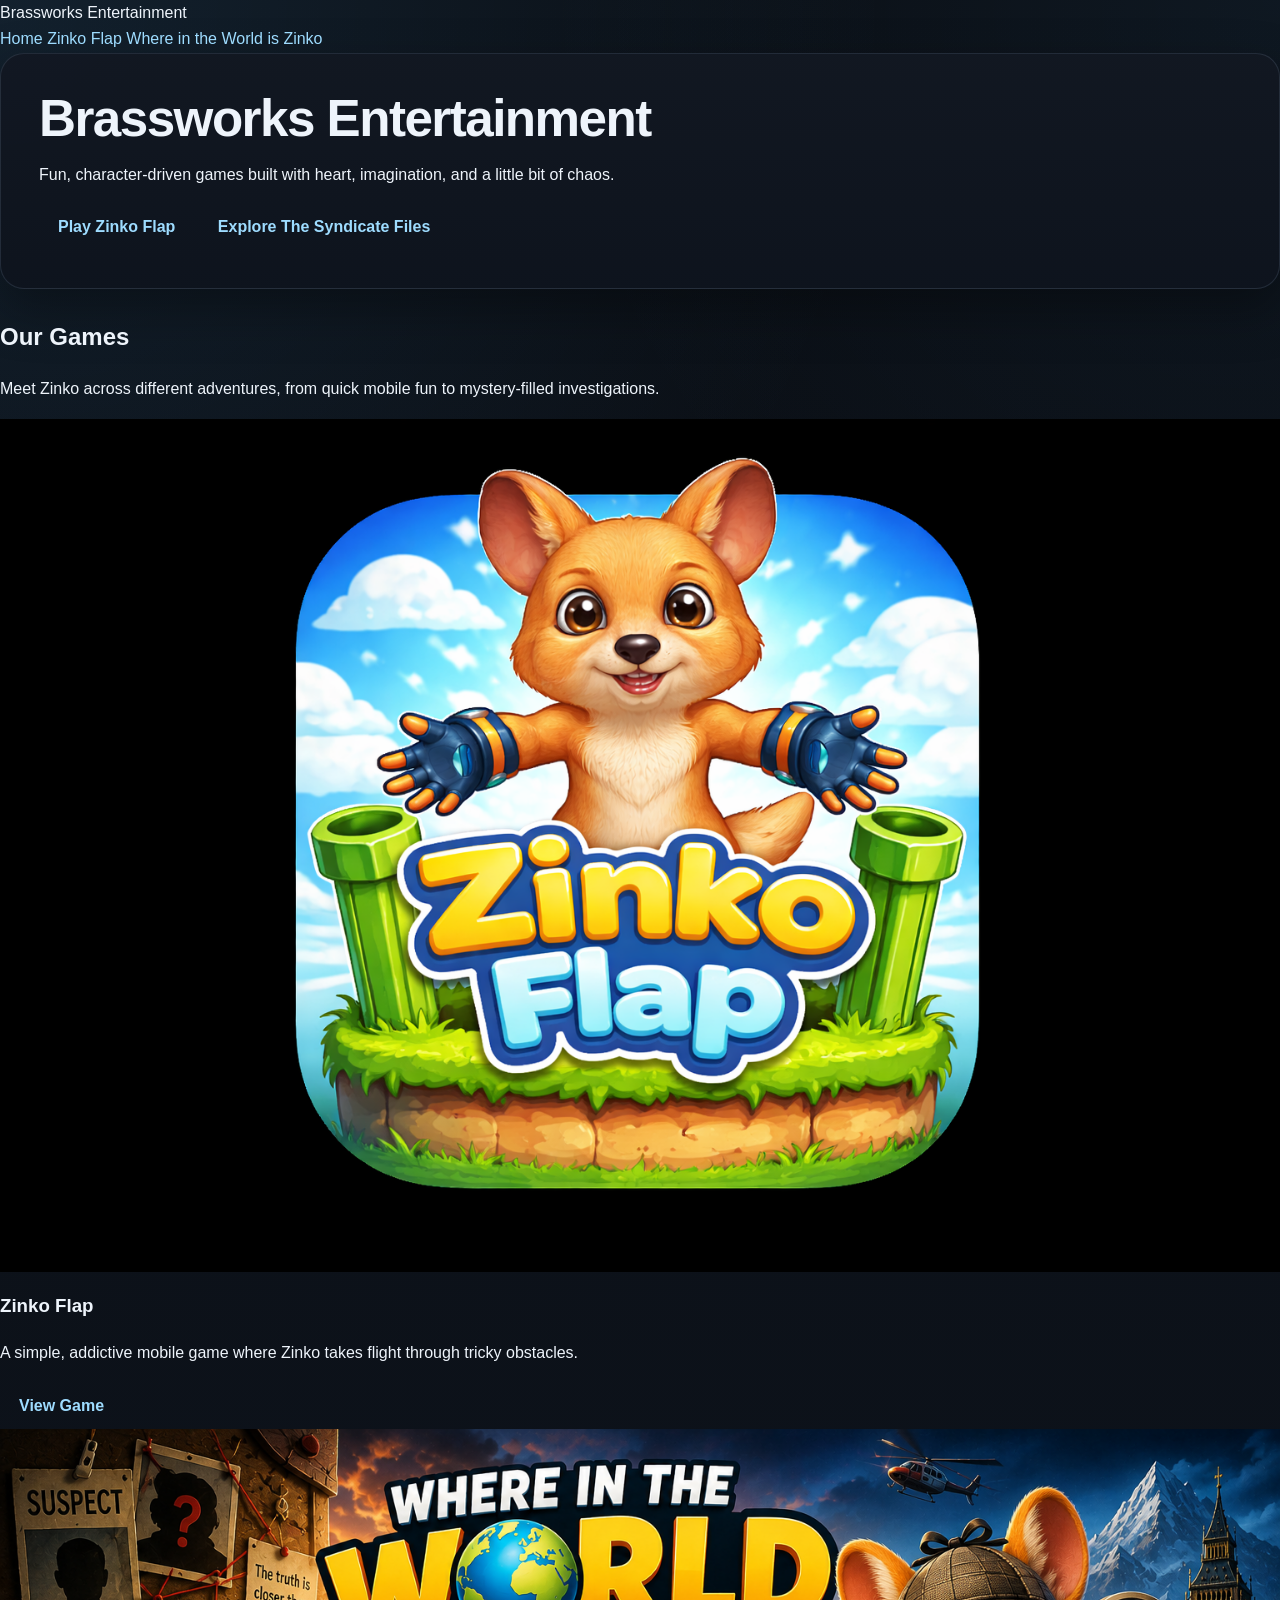
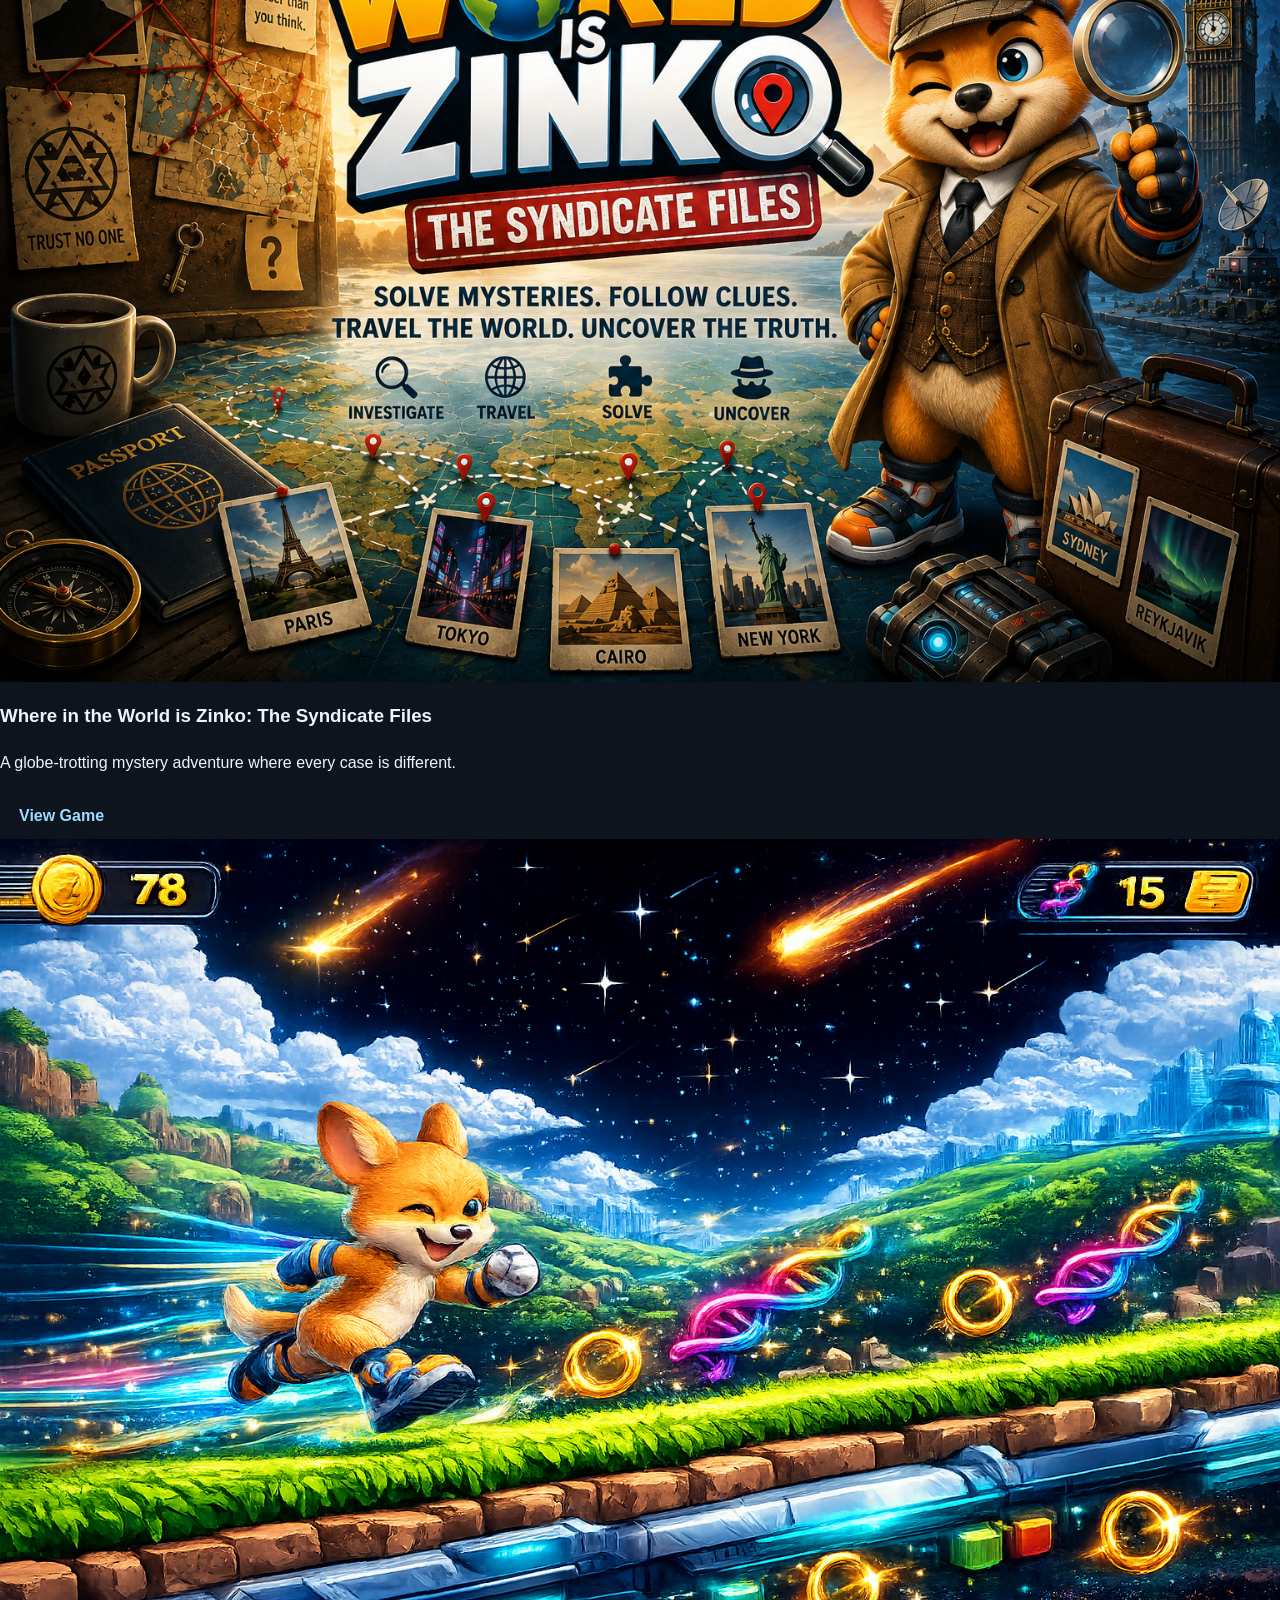
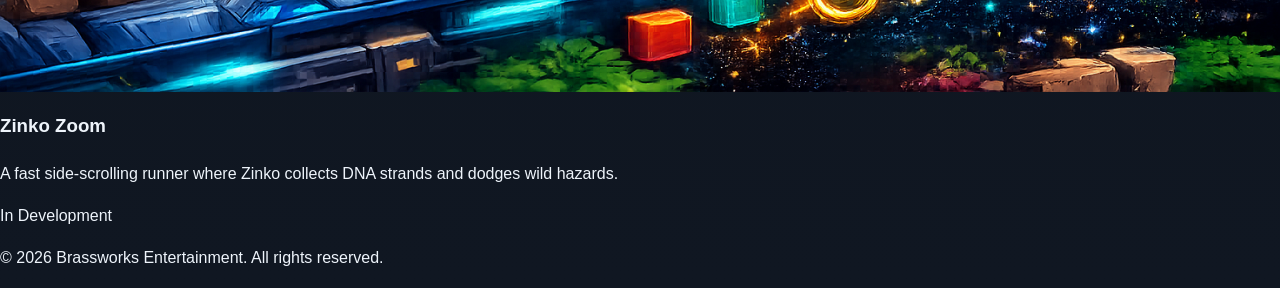
==== commit 4638f93b: "Update index.html" ====
--- a/index.html
+++ b/index.html
@@ -1,4 +1,4 @@
-<!doctype html>
+<!DOCTYPE html>
 <html lang="en">
 <head>
   <meta charset="UTF-8" />
@@ -8,226 +8,71 @@
 </head>
 <body>
 
-<header class="topbar">
-  <div class="wrap topbar-inner">
-    <a class="brand" href="index.html">
-      <span class="brand-mark">BE</span>
-      <span class="brand-text">
-        <strong>Brassworks Entertainment</strong>
-        <small>Official Games & Apps</small>
-      </span>
-    </a>
+<header class="site-header">
+  <div class="logo">Brassworks Entertainment</div>
 
-    <nav class="top-nav" aria-label="Main navigation">
-      <a class="active" href="index.html">Home</a>
-      <a href="zinko-flap/index.html">Zinko Flap</a>
-      <a href="zinko-zoom/index.html">Zinko Zoom</a>
-      <a href="zinko.html">Meet Zinko</a>
-    </nav>
-  </div>
+  <nav>
+    <a href="index.html">Home</a>
+    <a href="zinko.html">Zinko Flap</a>
+    <a href="where-in-the-world.html">Where in the World is Zinko</a>
+  </nav>
 </header>
 
-<div class="wrap page-shell">
-  <main class="main-column">
+<section class="hero">
+  <div class="hero-content">
+    <h1>Brassworks Entertainment</h1>
+    <p>Fun, character-driven games built with heart, imagination, and a little bit of chaos.</p>
 
-    <section class="home-hero compact-hero">
-      <div>
-        <div class="hero-badge">Official Studio Site</div>
-        <h1>Brassworks Entertainment</h1>
-        <p class="hero-copy">
-          Official hub for our released games, active testing builds, and projects currently in development.
-        </p>
+    <div class="hero-buttons">
+      <a class="btn primary" href="zinko.html">Play Zinko Flap</a>
+      <a class="btn secondary" href="where-in-the-world.html">Explore The Syndicate Files</a>
+    </div>
+  </div>
+</section>
 
-        <div class="button-row">
-          <a class="btn btn-primary" href="zinko-flap/index.html">View Zinko Flap</a>
-          <a class="btn btn-secondary" href="zinko-zoom/index.html">View Zinko Zoom</a>
-        </div>
+<main class="container">
+
+  <section class="section-title">
+    <h2>Our Games</h2>
+    <p>Meet Zinko across different adventures, from quick mobile fun to mystery-filled investigations.</p>
+  </section>
+
+  <section class="game-grid">
+
+    <article class="game-card">
+      <img src="images/ZinkoFlapIcon.png" alt="Zinko Flap Icon">
+      <div class="game-card-content">
+        <h3>Zinko Flap</h3>
+        <p>A simple, addictive mobile game where Zinko takes flight through tricky obstacles.</p>
+        <a class="btn small" href="zinko.html">View Game</a>
       </div>
+    </article>
 
-      <div class="hero-mini-card">
-        <img src="images/ZinkoFlapIcon.png" alt="Zinko Flap icon" class="hero-mini-icon" />
-        <div class="hero-mini-body">
-          <div class="mini-label">Currently Testing</div>
-          <h2>Zinko Flap</h2>
-          <p>Our first game is currently in Google testing phase.</p>
-          <a class="text-link" href="zinko-flap/privacy.html">Open Privacy Policy</a>
-        </div>
+    <article class="game-card">
+      <img src="images/WhereInTheWorld.png" alt="Where in the World is Zinko">
+      <div class="game-card-content">
+        <h3>Where in the World is Zinko: The Syndicate Files</h3>
+        <p>A globe-trotting mystery adventure where every case is different.</p>
+        <a class="btn small" href="where-in-the-world.html">View Game</a>
       </div>
-    </section>
+    </article>
 
-    <section class="home-section">
-      <div class="section-heading">
-        <div class="section-label">In Testing</div>
-        <h2>Active Testing Builds</h2>
-        <p>Games currently being tested before wider release.</p>
+    <article class="game-card">
+      <img src="images/ZinkoZoom1.png" alt="Zinko Zoom">
+      <div class="game-card-content">
+        <h3>Zinko Zoom</h3>
+        <p>A fast side-scrolling runner where Zinko collects DNA strands and dodges wild hazards.</p>
+        <span class="coming-soon">In Development</span>
       </div>
+    </article>
 
-      <div class="grid single-column-grid">
-        <article class="card">
-          <div class="game-feature-header">
-            <img src="images/ZinkoFlapIcon.png" alt="Zinko Flap icon" class="game-feature-icon" />
-            <div>
-              <h3>Zinko Flap</h3>
-              <p>Arcade flappy-style action game featuring Zinko. Currently in Google testing phase.</p>
-            </div>
-          </div>
+  </section>
 
-          <div class="button-row">
-            <a class="btn btn-primary" href="zinko-flap/index.html">Game Page</a>
-            <a class="btn btn-secondary" href="zinko-flap/privacy.html">Privacy Policy</a>
-          </div>
-        </article>
-      </div>
-    </section>
+</main>
 
-    <section class="home-section">
-      <div class="section-heading">
-        <div class="section-label">Under Development</div>
-        <h2>Projects In Development</h2>
-        <p>Games we are actively building and improving.</p>
-      </div>
-
-      <div class="grid single-column-grid">
-        <article class="card">
-          <div class="game-feature-header">
-            <img src="images/ZinkoZoom1.png" alt="Zinko Zoom artwork" class="game-feature-icon" />
-            <div>
-              <h3>Zinko Zoom</h3>
-              <p>
-                A fast side-scroll runner where Zinko races through colourful worlds, avoids hazards,
-                and collects glowing DNA strands.
-              </p>
-            </div>
-          </div>
-
-          <div class="button-row">
-            <a class="btn btn-primary" href="zinko-zoom/index.html">Game Page</a>
-            <a class="btn btn-secondary" href="zinko-zoom/privacy.html">Privacy Policy</a>
-          </div>
-        </article>
-      </div>
-    </section>
-
-    <section class="home-section">
-      <div class="section-heading">
-        <div class="section-label">Join Testing</div>
-        <h2>Become a Tester</h2>
-        <p>Get early access to Brassworks apps and help shape the games.</p>
-      </div>
-
-      <div class="grid single-column-grid">
-        <article class="card" style="text-align: center;">
-          <form id="tester-signup-form">
-            <input
-              type="email"
-              name="email"
-              id="tester-email"
-              placeholder="Enter your email"
-              required
-              style="padding:12px;width:260px;max-width:100%;border-radius:10px;border:none;margin-top:10px;"
-            />
-
-            <br><br>
-
-            <button class="btn btn-primary" type="submit" id="tester-submit-btn">
-              Register for Testing
-            </button>
-
-            <p id="tester-form-message" style="margin-top:15px;color:var(--text-muted);"></p>
-          </form>
-
-          <p style="margin-top:15px;color:var(--text-muted);">
-            After approval, you'll receive access instructions.
-          </p>
-
-          <p style="font-size:13px;color:var(--text-muted);">
-            ⚠ Must use the same Google account on your Android device
-          </p>
-        </article>
-      </div>
-    </section>
-
-  </main>
-
-  <aside class="sidebar">
-    <section class="sidebar-card">
-      <h3>Navigation</h3>
-      <nav class="side-nav" aria-label="Sidebar navigation">
-        <a class="active" href="index.html">Home</a>
-        <a href="zinko-flap/index.html">Zinko Flap</a>
-        <a href="zinko-zoom/index.html">Zinko Zoom</a>
-        <a href="zinko.html">Meet Zinko</a>
-      </nav>
-    </section>
-
-    <section class="sidebar-card">
-      <h3>Studio</h3>
-      <div class="info-block">
-        <p>
-          Brassworks Entertainment is building arcade-style games with a focus on fun, replayability, and strong visual identity.
-        </p>
-        <p>
-          Contact: <a href="mailto:gamerguru81@outlook.com">gamerguru81@outlook.com</a>
-        </p>
-      </div>
-    </section>
-
-    <section class="sidebar-card">
-      <h3>Meet Zinko</h3>
-      <div class="info-block" style="text-align:center;">
-        <img src="images/Zinko_thumb.png" alt="Zinko character" class="zinko-sidebar-hero" />
-        <p>Curious, determined, and a little chaotic — Zinko is always chasing the next challenge.</p>
-        <div class="button-row" style="justify-content:center;margin-top:14px;">
-          <a class="btn btn-primary" href="zinko.html">Meet Zinko</a>
-        </div>
-      </div>
-    </section>
-  </aside>
-</div>
-
-<footer class="footer">
-  <div class="wrap footer-inner">
-    <p>&copy; 2026 Brassworks Entertainment. All rights reserved.</p>
-  </div>
+<footer>
+  <p>&copy; 2026 Brassworks Entertainment. All rights reserved.</p>
 </footer>
-
-<script>
-  const testerForm = document.getElementById('tester-signup-form');
-  const testerSubmitBtn = document.getElementById('tester-submit-btn');
-  const testerFormMessage = document.getElementById('tester-form-message');
-
-  testerForm.addEventListener('submit', async function (event) {
-    event.preventDefault();
-
-    testerSubmitBtn.disabled = true;
-    testerSubmitBtn.textContent = 'Submitting...';
-    testerFormMessage.textContent = '';
-
-    const formData = new FormData(testerForm);
-
-    try {
-      const response = await fetch('https://formspree.io/f/mgorzlqk', {
-        method: 'POST',
-        body: formData,
-        headers: { 'Accept': 'application/json' }
-      });
-
-      if (response.ok) {
-        window.location.href = 'thanks.html';
-        return;
-      }
-
-      const data = await response.json().catch(() => null);
-      testerFormMessage.textContent =
-        data?.errors?.[0]?.message || 'Something went wrong. Please try again.';
-    } catch (error) {
-      testerFormMessage.textContent = 'Network error. Please try again.';
-    } finally {
-      testerSubmitBtn.disabled = false;
-      testerSubmitBtn.textContent = 'Register for Testing';
-    }
-  });
-</script>
 
 </body>
 </html>
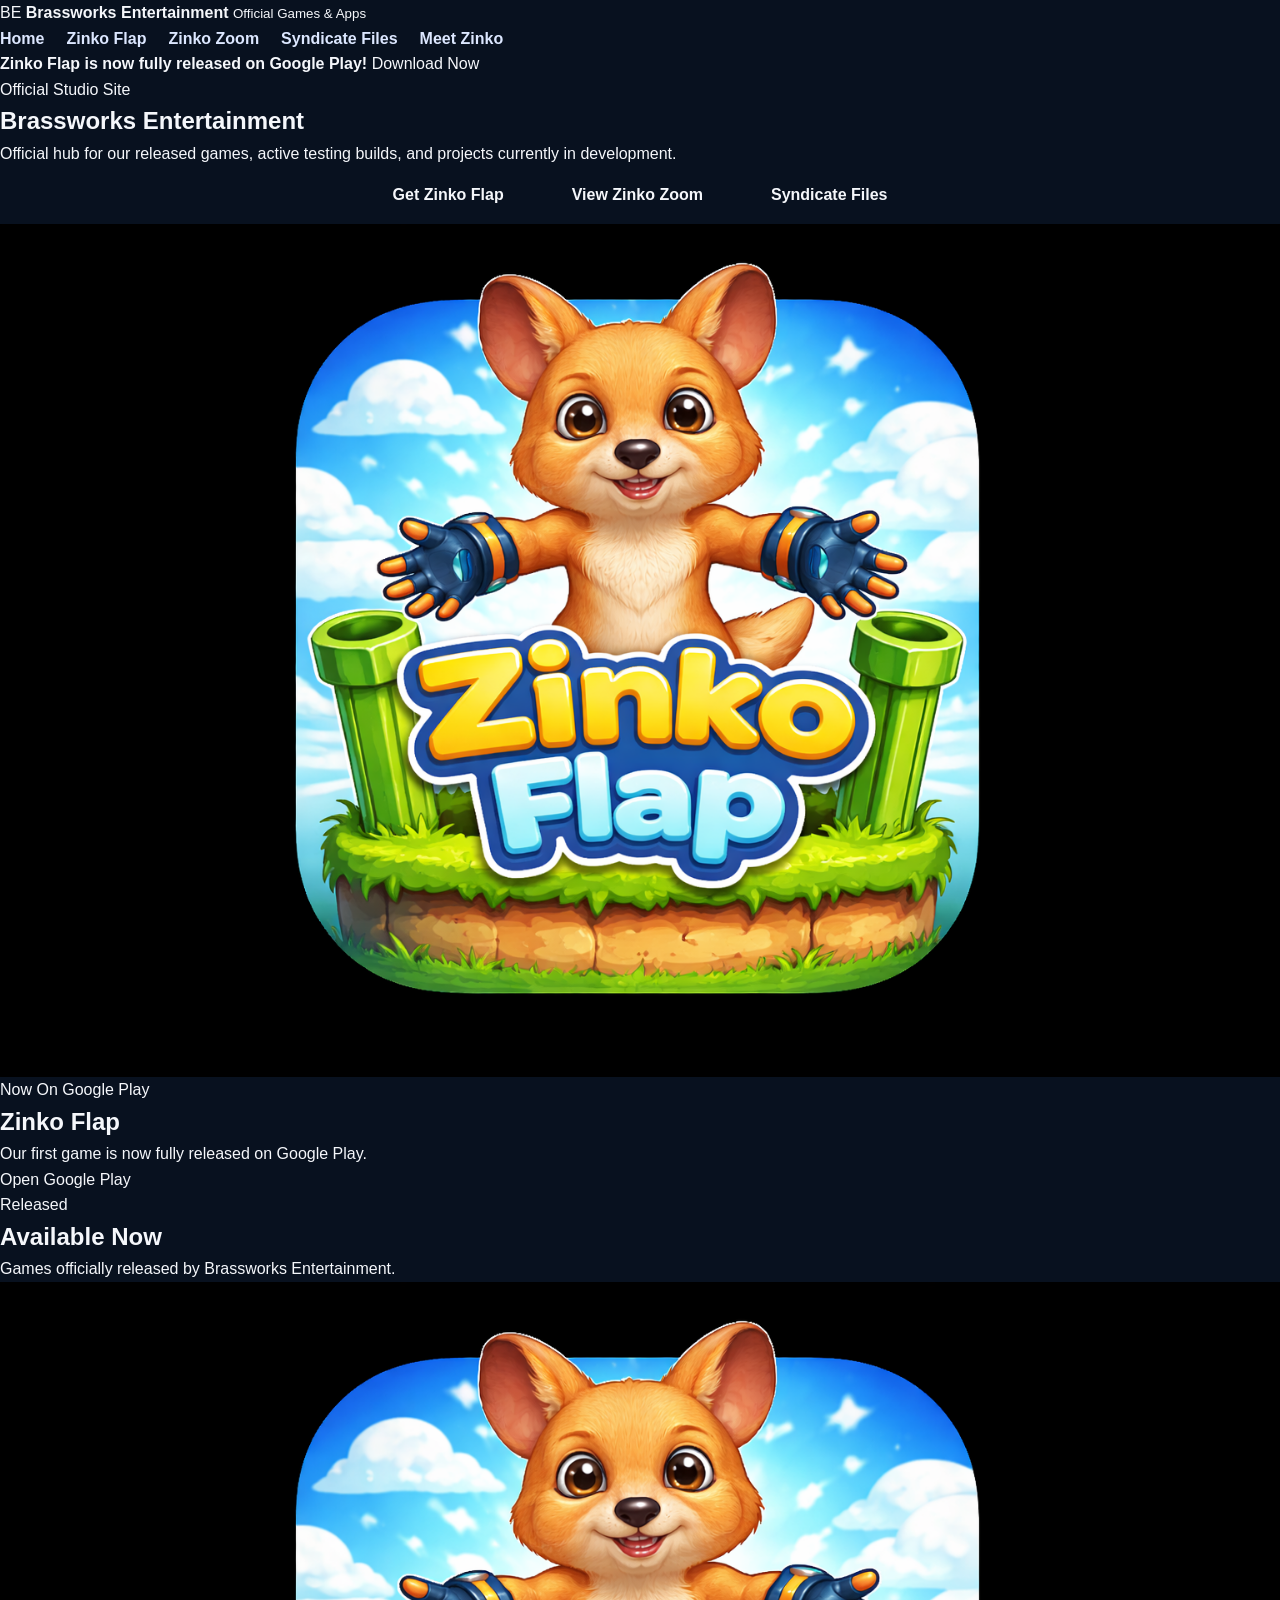
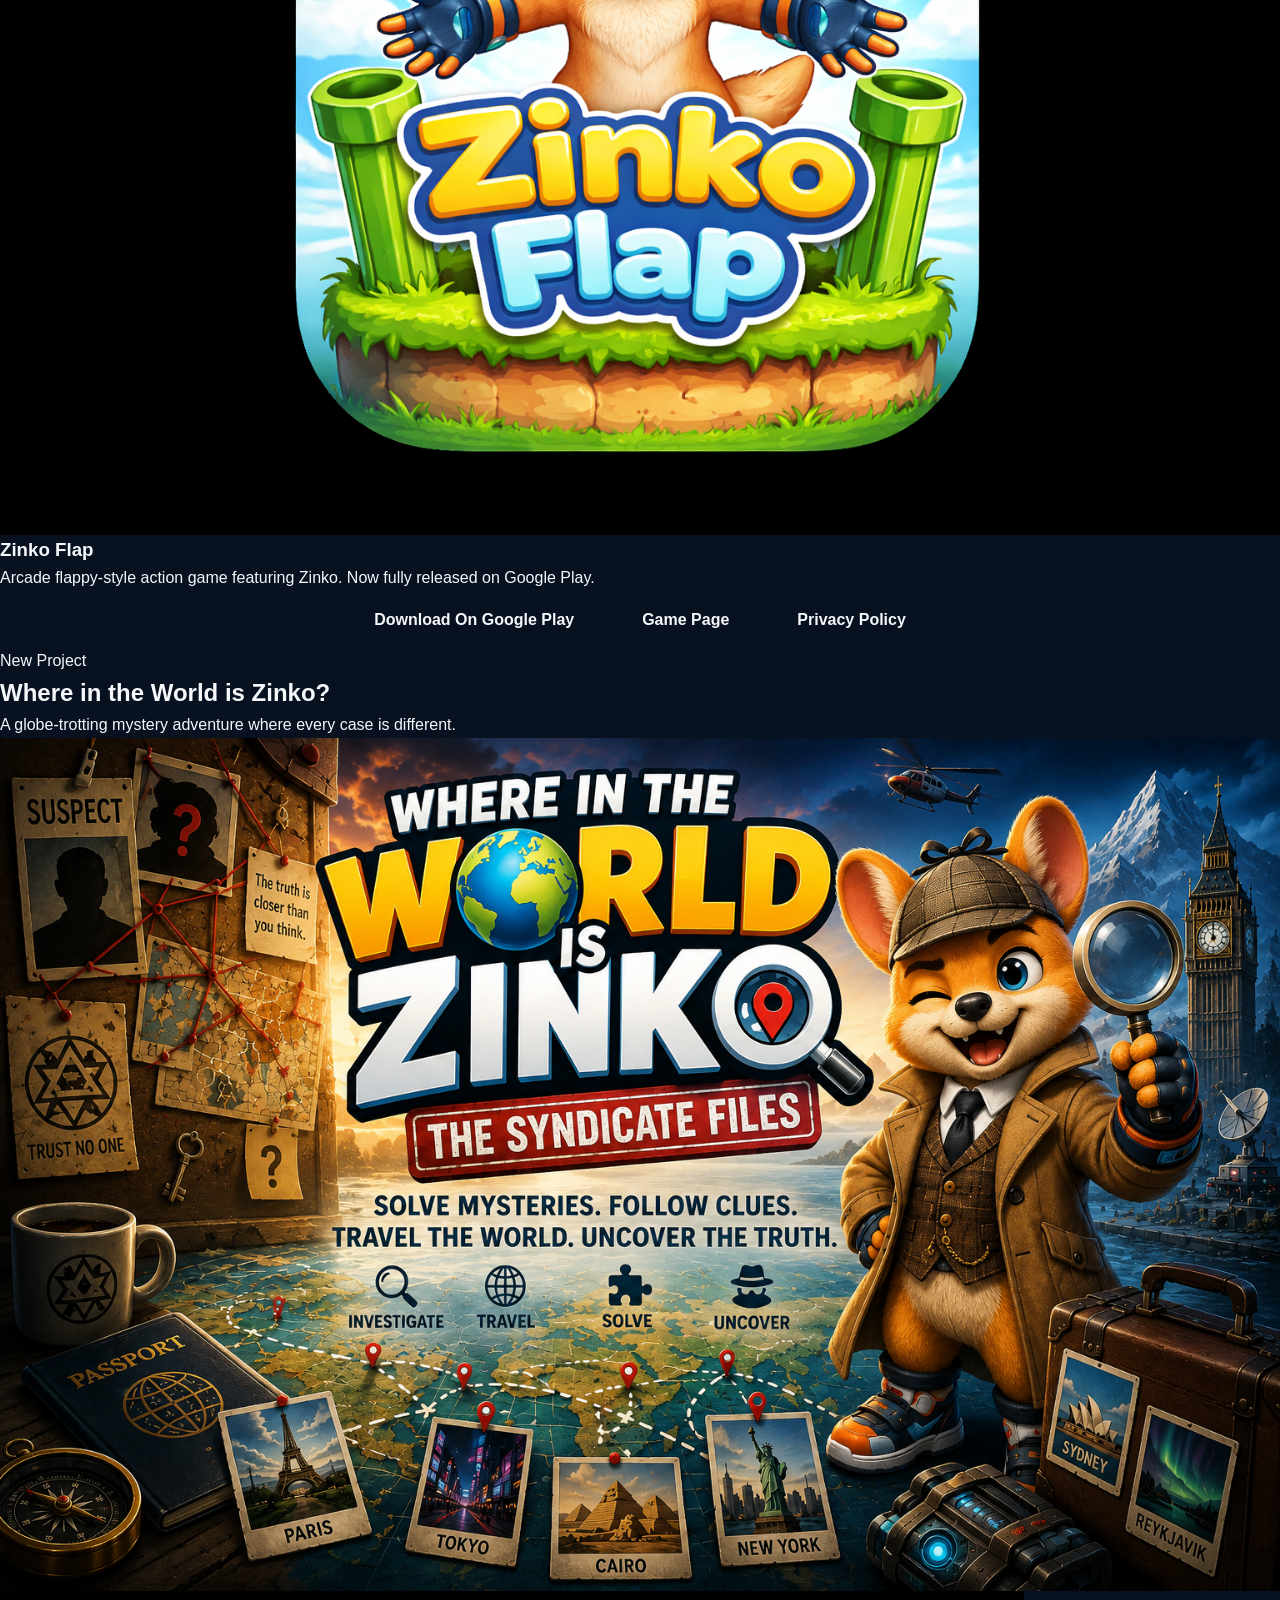
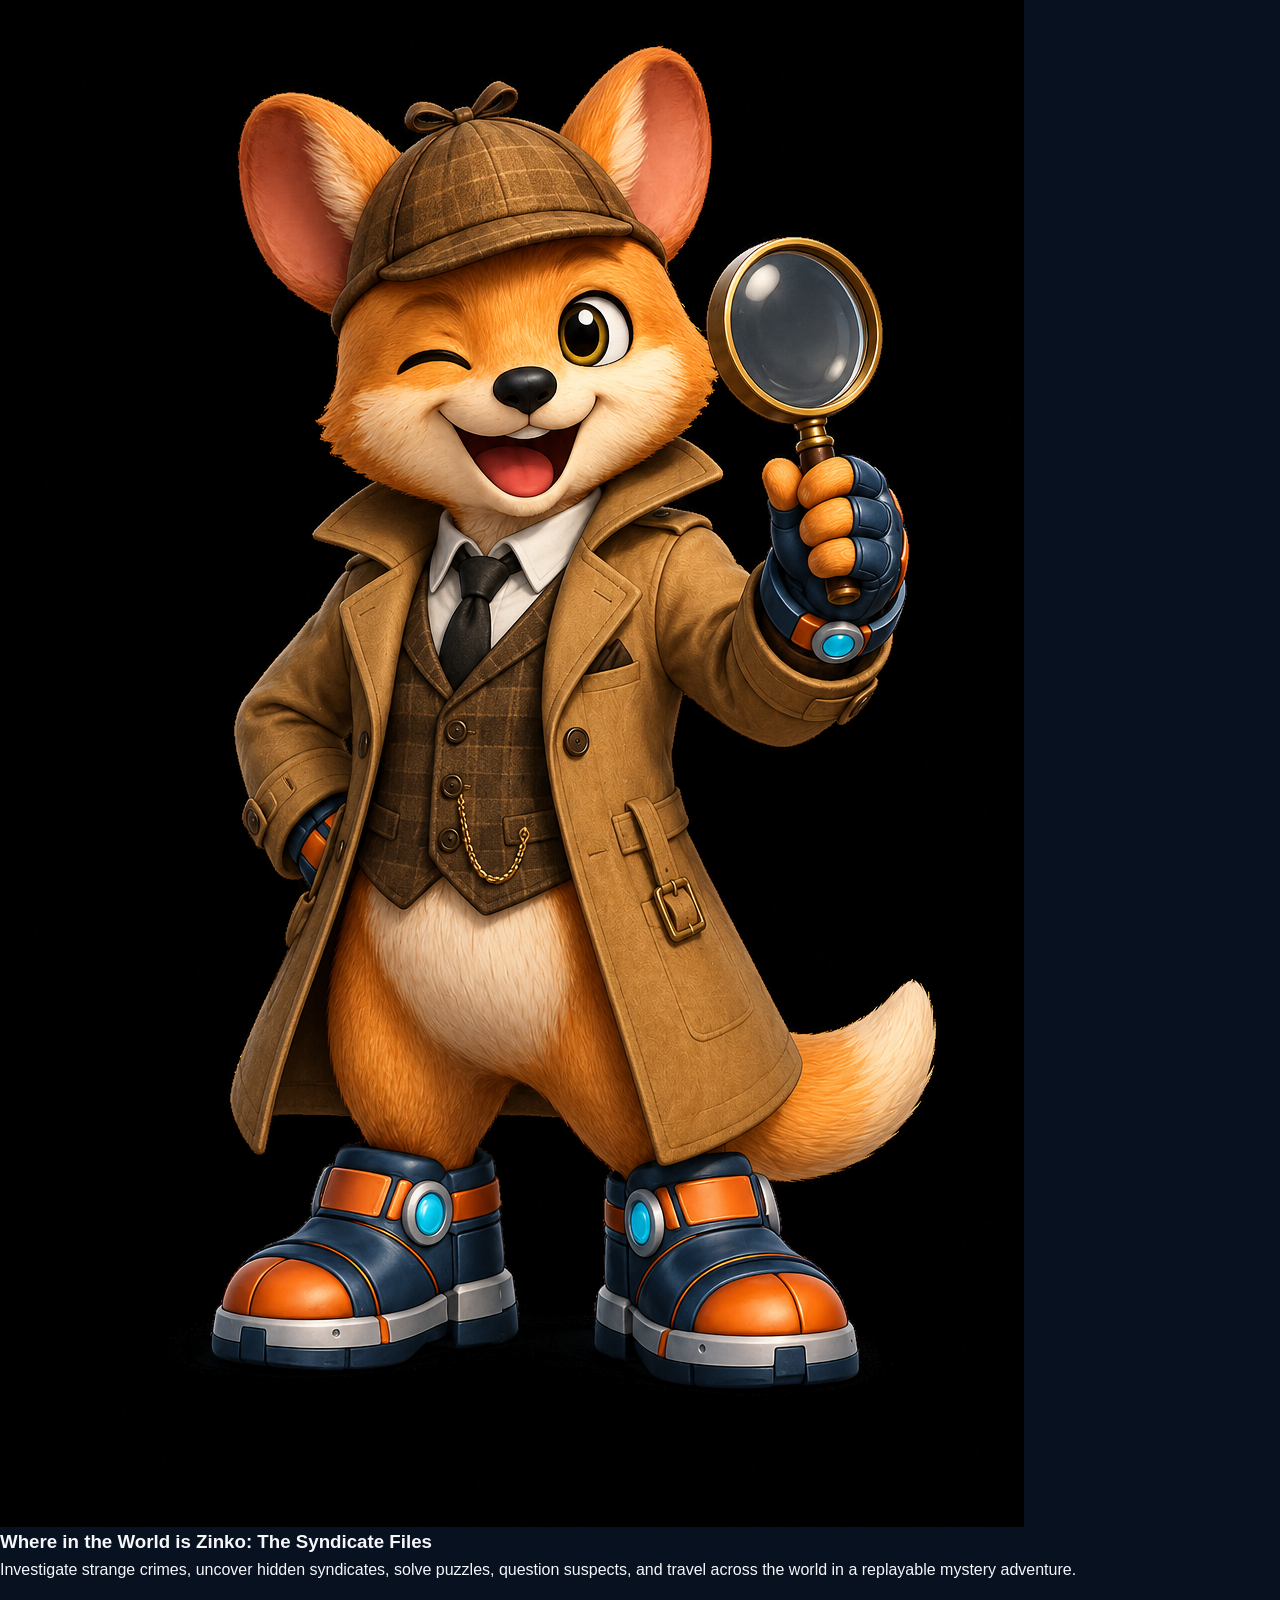
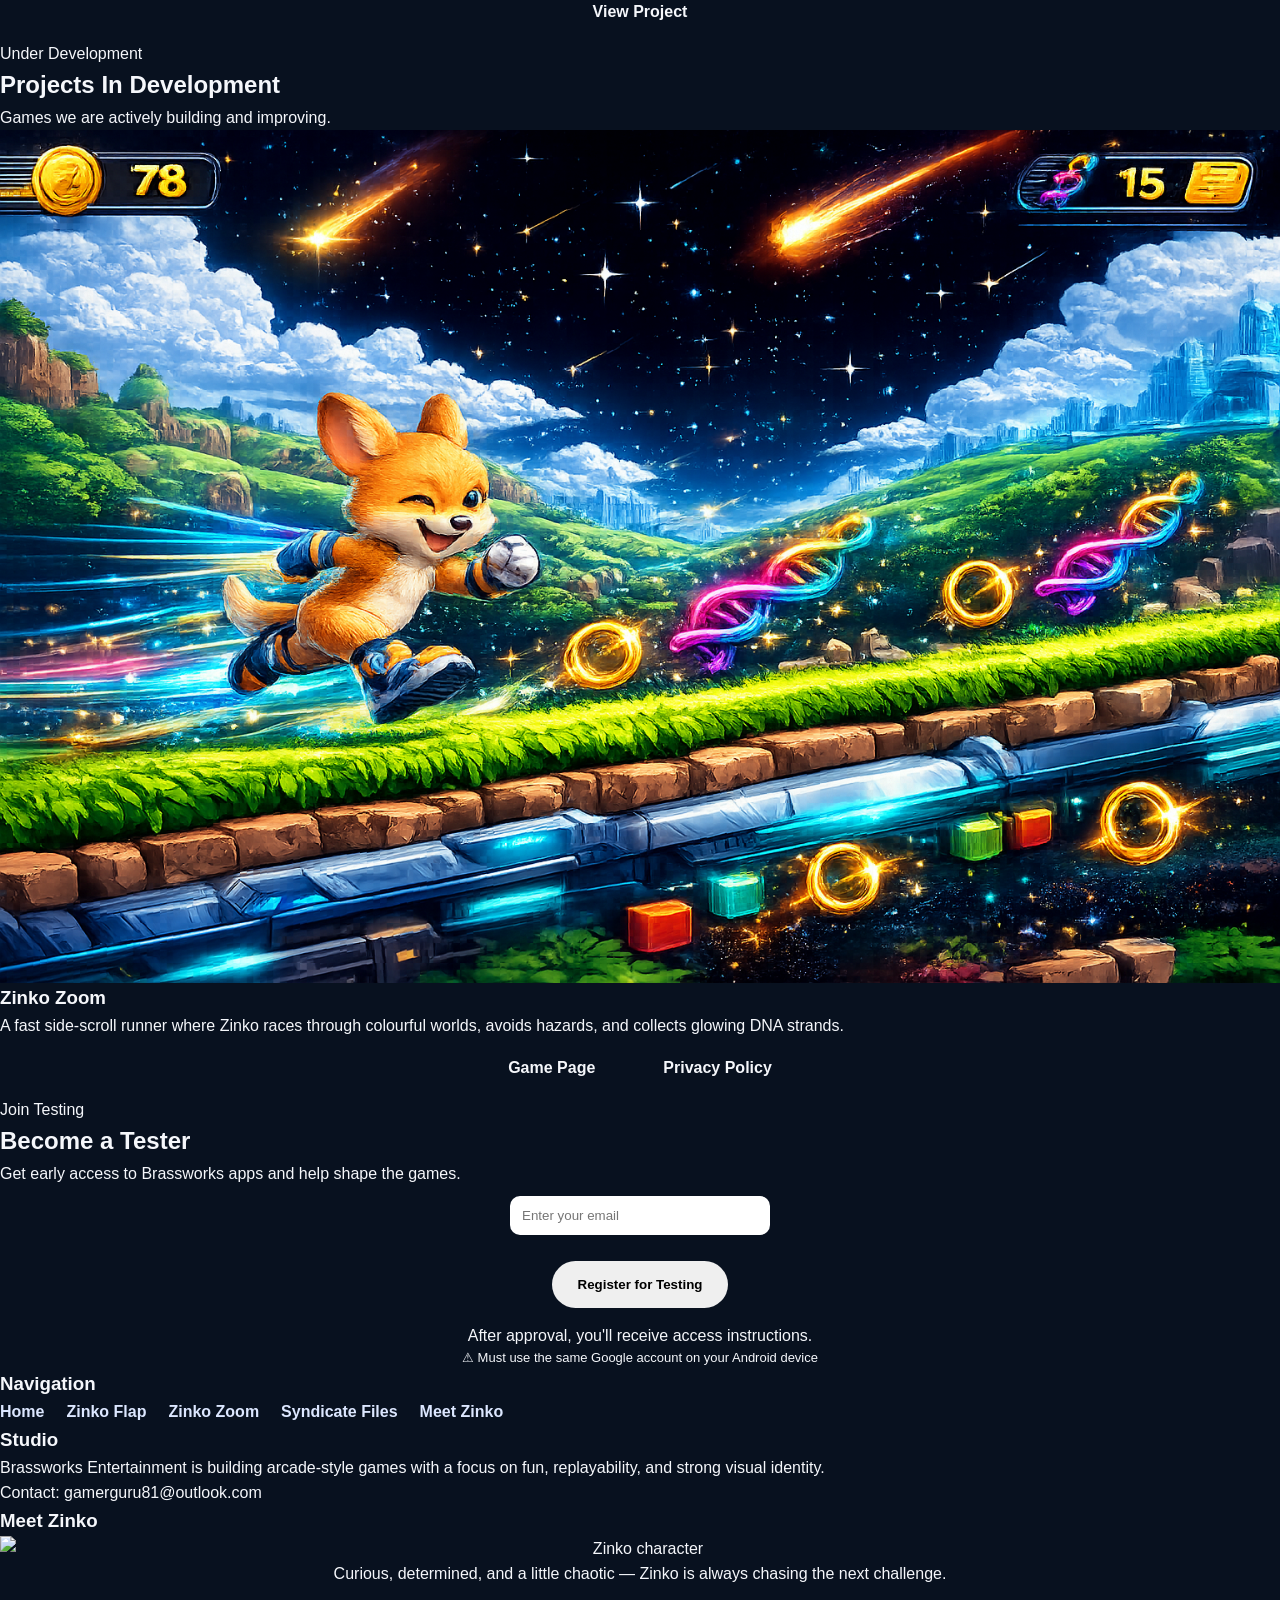
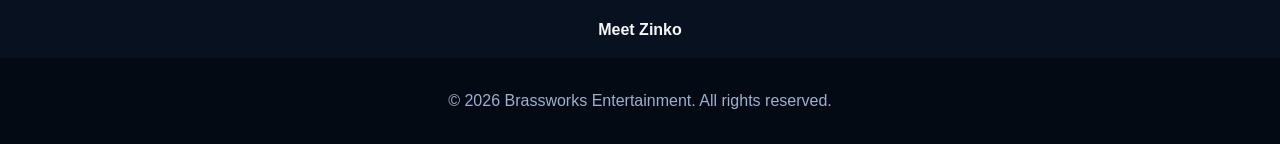
==== commit 935f30f4: "Update index.html" ====
--- a/index.html
+++ b/index.html
@@ -1,4 +1,4 @@
-<!DOCTYPE html>
+<!doctype html>
 <html lang="en">
 <head>
   <meta charset="UTF-8" />
@@ -8,71 +8,280 @@
 </head>
 <body>
 
-<header class="site-header">
-  <div class="logo">Brassworks Entertainment</div>
-
-  <nav>
-    <a href="index.html">Home</a>
-    <a href="zinko.html">Zinko Flap</a>
-    <a href="where-in-the-world.html">Where in the World is Zinko</a>
-  </nav>
+<header class="topbar">
+  <div class="wrap topbar-inner">
+    <a class="brand" href="index.html">
+      <span class="brand-mark">BE</span>
+      <span class="brand-text">
+        <strong>Brassworks Entertainment</strong>
+        <small>Official Games & Apps</small>
+      </span>
+    </a>
+
+    <nav class="top-nav" aria-label="Main navigation">
+      <a class="active" href="index.html">Home</a>
+      <a href="zinko-flap/index.html">Zinko Flap</a>
+      <a href="zinko-zoom/index.html">Zinko Zoom</a>
+      <a href="where-in-the-world/index.html">Syndicate Files</a>
+      <a href="zinko.html">Meet Zinko</a>
+    </nav>
+  </div>
 </header>
 
-<section class="hero">
-  <div class="hero-content">
-    <h1>Brassworks Entertainment</h1>
-    <p>Fun, character-driven games built with heart, imagination, and a little bit of chaos.</p>
-
-    <div class="hero-buttons">
-      <a class="btn primary" href="zinko.html">Play Zinko Flap</a>
-      <a class="btn secondary" href="where-in-the-world.html">Explore The Syndicate Files</a>
-    </div>
+<div class="release-banner">
+  <div class="wrap release-banner-inner">
+    <strong>Zinko Flap is now fully released on Google Play!</strong>
+    <a href="https://play.google.com/store/apps/details?id=com.brassworks.zinkoflap" target="_blank" rel="noopener">
+      Download Now
+    </a>
   </div>
-</section>
-
-<main class="container">
-
-  <section class="section-title">
-    <h2>Our Games</h2>
-    <p>Meet Zinko across different adventures, from quick mobile fun to mystery-filled investigations.</p>
-  </section>
-
-  <section class="game-grid">
-
-    <article class="game-card">
-      <img src="images/ZinkoFlapIcon.png" alt="Zinko Flap Icon">
-      <div class="game-card-content">
-        <h3>Zinko Flap</h3>
-        <p>A simple, addictive mobile game where Zinko takes flight through tricky obstacles.</p>
-        <a class="btn small" href="zinko.html">View Game</a>
-      </div>
-    </article>
-
-    <article class="game-card">
-      <img src="images/WhereInTheWorld.png" alt="Where in the World is Zinko">
-      <div class="game-card-content">
-        <h3>Where in the World is Zinko: The Syndicate Files</h3>
+</div>
+
+<div class="wrap page-shell">
+  <main class="main-column">
+
+    <section class="home-hero compact-hero">
+      <div>
+        <div class="hero-badge">Official Studio Site</div>
+        <h1>Brassworks Entertainment</h1>
+        <p class="hero-copy">
+          Official hub for our released games, active testing builds, and projects currently in development.
+        </p>
+
+        <div class="button-row">
+          <a class="btn btn-primary" href="https://play.google.com/store/apps/details?id=com.brassworks.zinkoflap" target="_blank" rel="noopener">
+            Get Zinko Flap
+          </a>
+          <a class="btn btn-secondary" href="zinko-zoom/index.html">View Zinko Zoom</a>
+          <a class="btn btn-secondary" href="where-in-the-world/index.html">Syndicate Files</a>
+        </div>
+      </div>
+
+      <div class="hero-mini-card">
+        <img src="images/ZinkoFlapIcon.png" alt="Zinko Flap icon" class="hero-mini-icon" />
+        <div class="hero-mini-body">
+          <div class="mini-label">Now On Google Play</div>
+          <h2>Zinko Flap</h2>
+          <p>Our first game is now fully released on Google Play.</p>
+          <a class="text-link" href="https://play.google.com/store/apps/details?id=com.brassworks.zinkoflap" target="_blank" rel="noopener">Open Google Play</a>
+        </div>
+      </div>
+    </section>
+
+    <section class="home-section">
+      <div class="section-heading">
+        <div class="section-label">Released</div>
+        <h2>Available Now</h2>
+        <p>Games officially released by Brassworks Entertainment.</p>
+      </div>
+
+      <div class="grid single-column-grid">
+        <article class="card">
+          <div class="game-feature-header">
+            <img src="images/ZinkoFlapIcon.png" alt="Zinko Flap icon" class="game-feature-icon" />
+            <div>
+              <h3>Zinko Flap</h3>
+              <p>
+                Arcade flappy-style action game featuring Zinko. Now fully released on Google Play.
+              </p>
+            </div>
+          </div>
+
+          <div class="button-row">
+            <a class="btn btn-primary" href="https://play.google.com/store/apps/details?id=com.brassworks.zinkoflap" target="_blank" rel="noopener">Download On Google Play</a>
+            <a class="btn btn-secondary" href="zinko-flap/index.html">Game Page</a>
+            <a class="btn btn-secondary" href="zinko-flap/privacy.html">Privacy Policy</a>
+          </div>
+        </article>
+      </div>
+    </section>
+
+    <section class="home-section">
+      <div class="section-heading">
+        <div class="section-label">New Project</div>
+        <h2>Where in the World is Zinko?</h2>
         <p>A globe-trotting mystery adventure where every case is different.</p>
-        <a class="btn small" href="where-in-the-world.html">View Game</a>
-      </div>
-    </article>
-
-    <article class="game-card">
-      <img src="images/ZinkoZoom1.png" alt="Zinko Zoom">
-      <div class="game-card-content">
-        <h3>Zinko Zoom</h3>
-        <p>A fast side-scrolling runner where Zinko collects DNA strands and dodges wild hazards.</p>
-        <span class="coming-soon">In Development</span>
-      </div>
-    </article>
-
-  </section>
-
-</main>
-
-<footer>
-  <p>&copy; 2026 Brassworks Entertainment. All rights reserved.</p>
+      </div>
+
+      <div class="grid single-column-grid">
+        <article class="card">
+          <img
+            src="images/WhereInTheWorld.png"
+            alt="Where in the World is Zinko"
+            class="feature-banner-image"
+          />
+
+          <div class="game-feature-header">
+            <img
+              src="images/Zinko_Detective.png"
+              alt="Detective Zinko"
+              class="game-feature-icon detective-icon"
+            />
+            <div>
+              <h3>Where in the World is Zinko: The Syndicate Files</h3>
+              <p>
+                Investigate strange crimes, uncover hidden syndicates, solve puzzles,
+                question suspects, and travel across the world in a replayable mystery adventure.
+              </p>
+            </div>
+          </div>
+
+          <div class="button-row">
+            <a class="btn btn-primary" href="where-in-the-world/index.html">View Project</a>
+          </div>
+        </article>
+      </div>
+    </section>
+
+    <section class="home-section">
+      <div class="section-heading">
+        <div class="section-label">Under Development</div>
+        <h2>Projects In Development</h2>
+        <p>Games we are actively building and improving.</p>
+      </div>
+
+      <div class="grid single-column-grid">
+        <article class="card">
+          <div class="game-feature-header">
+            <img src="images/ZinkoZoom1.png" alt="Zinko Zoom artwork" class="game-feature-icon" />
+            <div>
+              <h3>Zinko Zoom</h3>
+              <p>
+                A fast side-scroll runner where Zinko races through colourful worlds, avoids hazards,
+                and collects glowing DNA strands.
+              </p>
+            </div>
+          </div>
+
+          <div class="button-row">
+            <a class="btn btn-primary" href="zinko-zoom/index.html">Game Page</a>
+            <a class="btn btn-secondary" href="zinko-zoom/privacy.html">Privacy Policy</a>
+          </div>
+        </article>
+      </div>
+    </section>
+
+    <section class="home-section">
+      <div class="section-heading">
+        <div class="section-label">Join Testing</div>
+        <h2>Become a Tester</h2>
+        <p>Get early access to Brassworks apps and help shape the games.</p>
+      </div>
+
+      <div class="grid single-column-grid">
+        <article class="card" style="text-align: center;">
+          <form id="tester-signup-form">
+            <input
+              type="email"
+              name="email"
+              id="tester-email"
+              placeholder="Enter your email"
+              required
+              style="padding:12px;width:260px;max-width:100%;border-radius:10px;border:none;margin-top:10px;"
+            />
+
+            <br><br>
+
+            <button class="btn btn-primary" type="submit" id="tester-submit-btn">
+              Register for Testing
+            </button>
+
+            <p id="tester-form-message" style="margin-top:15px;color:var(--text-muted);"></p>
+          </form>
+
+          <p style="margin-top:15px;color:var(--text-muted);">
+            After approval, you'll receive access instructions.
+          </p>
+
+          <p style="font-size:13px;color:var(--text-muted);">
+            ⚠ Must use the same Google account on your Android device
+          </p>
+        </article>
+      </div>
+    </section>
+
+  </main>
+
+  <aside class="sidebar">
+    <section class="sidebar-card">
+      <h3>Navigation</h3>
+      <nav class="side-nav" aria-label="Sidebar navigation">
+        <a class="active" href="index.html">Home</a>
+        <a href="zinko-flap/index.html">Zinko Flap</a>
+        <a href="zinko-zoom/index.html">Zinko Zoom</a>
+        <a href="where-in-the-world/index.html">Syndicate Files</a>
+        <a href="zinko.html">Meet Zinko</a>
+      </nav>
+    </section>
+
+    <section class="sidebar-card">
+      <h3>Studio</h3>
+      <div class="info-block">
+        <p>
+          Brassworks Entertainment is building arcade-style games with a focus on fun, replayability, and strong visual identity.
+        </p>
+        <p>
+          Contact: <a href="mailto:gamerguru81@outlook.com">gamerguru81@outlook.com</a>
+        </p>
+      </div>
+    </section>
+
+    <section class="sidebar-card">
+      <h3>Meet Zinko</h3>
+      <div class="info-block" style="text-align:center;">
+        <img src="images/Zinko_thumb.png" alt="Zinko character" class="zinko-sidebar-hero" />
+        <p>Curious, determined, and a little chaotic — Zinko is always chasing the next challenge.</p>
+        <div class="button-row" style="justify-content:center;margin-top:14px;">
+          <a class="btn btn-primary" href="zinko.html">Meet Zinko</a>
+        </div>
+      </div>
+    </section>
+  </aside>
+</div>
+
+<footer class="footer">
+  <div class="wrap footer-inner">
+    <p>&copy; 2026 Brassworks Entertainment. All rights reserved.</p>
+  </div>
 </footer>
+
+<script>
+  const testerForm = document.getElementById('tester-signup-form');
+  const testerSubmitBtn = document.getElementById('tester-submit-btn');
+  const testerFormMessage = document.getElementById('tester-form-message');
+
+  testerForm.addEventListener('submit', async function (event) {
+    event.preventDefault();
+
+    testerSubmitBtn.disabled = true;
+    testerSubmitBtn.textContent = 'Submitting...';
+    testerFormMessage.textContent = '';
+
+    const formData = new FormData(testerForm);
+
+    try {
+      const response = await fetch('https://formspree.io/f/mgorzlqk', {
+        method: 'POST',
+        body: formData,
+        headers: { 'Accept': 'application/json' }
+      });
+
+      if (response.ok) {
+        window.location.href = 'thanks.html';
+        return;
+      }
+
+      const data = await response.json().catch(() => null);
+      testerFormMessage.textContent =
+        data?.errors?.[0]?.message || 'Something went wrong. Please try again.';
+    } catch (error) {
+      testerFormMessage.textContent = 'Network error. Please try again.';
+    } finally {
+      testerSubmitBtn.disabled = false;
+      testerSubmitBtn.textContent = 'Register for Testing';
+    }
+  });
+</script>
 
 </body>
 </html>
--- a/style.css
+++ b/style.css
@@ -1,433 +1,357 @@
-:root {
-  --bg: #0a0e14;
-  --bg-2: #101722;
-  --panel: rgba(18, 24, 34, 0.96);
-  --panel-soft: rgba(22, 29, 40, 0.96);
-  --border: rgba(128, 150, 176, 0.18);
-  --border-strong: rgba(128, 150, 176, 0.32);
-  --text: #eef4fb;
-  --text-soft: #b8c5d4;
-  --text-muted: #8394a8;
-  --accent: #59b9ff;
-  --accent-2: #9edcff;
-  --shadow: 0 20px 50px rgba(0, 0, 0, 0.35);
-  --radius-xl: 24px;
-  --radius-lg: 18px;
-  --radius-md: 14px;
-  --wrap: 1380px;
-  --sidebar: 310px;
-}
-
 * {
   box-sizing: border-box;
-}
-
-html {
-  scroll-behavior: smooth;
+  margin: 0;
+  padding: 0;
 }
 
 body {
-  margin: 0;
-  color: var(--text);
   font-family: Arial, Helvetica, sans-serif;
-  line-height: 1.65;
-  background:
-    radial-gradient(circle at top left, rgba(89, 185, 255, 0.11), transparent 24%),
-    radial-gradient(circle at top right, rgba(89, 185, 255, 0.06), transparent 20%),
-    linear-gradient(180deg, var(--bg) 0%, var(--bg-2) 100%);
+  background: #08111f;
+  color: #f5f7fb;
+  line-height: 1.6;
+}
+
+a {
+  color: inherit;
+  text-decoration: none;
 }
 
 img {
+  max-width: 100%;
   display: block;
-  max-width: 100%;
-}
-
-a {
-  color: var(--accent-2);
-  text-decoration: none;
-}
-
-a:hover {
-  text-decoration: none;
-}
-
-.wrap {
-  width: min(var(--wrap), calc(100% - 32px));
-  margin: 0 auto;
-}
-
-.topbar {
+}
+
+.site-header {
+  width: 100%;
+  background: rgba(4, 10, 20, 0.95);
+  border-bottom: 1px solid rgba(255, 255, 255, 0.08);
+  display: flex;
+  justify-content: space-between;
+  align-items: center;
+  padding: 16px 7%;
   position: sticky;
   top: 0;
-  z-index: 1000;
-  backdrop-filter: blur(12px);
-  background: rgba(10, 14, 20, 0.82);
-  border-bottom: 1px solid rgba(128, 150, 176, 0.14);
-}
-
-.topbar-inner {
-  min-height: 78px;
-  display: flex;
-  align-items: center;
-  justify-content: space-between;
-  gap: 20px;
-}
-
-.brand {
-  display: flex;
-  align-items: center;
-  gap: 14px;
-  color: var(--text);
-}
-
-.brand-mark {
-  width: 48px;
-  height: 48px;
-  border-radius: 14px;
-  display: grid;
-  place-items: center;
+  z-index: 50;
+}
+
+.logo {
+  font-size: 1.25rem;
   font-weight: 800;
-  font-size: 1rem;
-  color: #07111a;
-  background: linear-gradient(135deg, var(--accent) 0%, var(--accent-2) 100%);
-  box-shadow: 0 12px 28px rgba(89, 185, 255, 0.26);
-}
-
-.brand-text {
-  display: flex;
-  flex-direction: column;
-  line-height: 1.15;
-}
-
-.brand-text strong {
-  font-size: 1rem;
-  letter-spacing: 0.2px;
-}
-
-.brand-text small {
-  margin-top: 4px;
-  color: var(--text-muted);
-  font-size: 0.8rem;
-}
-
-.top-nav {
-  display: flex;
+  color: #ffcc33;
+}
+
+nav {
+  display: flex;
+  gap: 22px;
   flex-wrap: wrap;
-  justify-content: flex-end;
-  gap: 10px;
-}
-
-.top-nav a,
-.side-nav a {
-  display: inline-flex;
-  align-items: center;
-  min-height: 42px;
-  padding: 10px 15px;
-  border-radius: 12px;
-  color: var(--text-soft);
-  border: 1px solid transparent;
-  transition: 0.18s ease;
-}
-
-.top-nav a:hover,
-.side-nav a:hover {
-  color: var(--text);
-  background: rgba(255, 255, 255, 0.04);
-  border-color: rgba(255, 255, 255, 0.06);
-}
-
-.top-nav a.active,
-.side-nav a.active {
-  color: var(--text);
-  background: rgba(89, 185, 255, 0.11);
-  border-color: rgba(89, 185, 255, 0.3);
-}
-
-.page-shell {
-  display: grid;
-  grid-template-columns: minmax(0, 1fr) var(--sidebar);
-  gap: 28px;
-  align-items: start;
-  padding: 34px 0 0;
-}
-
-.main-column {
-  min-width: 0;
+}
+
+nav a {
+  font-weight: 700;
+  color: #dce7ff;
+  transition: 0.2s ease;
+}
+
+nav a:hover {
+  color: #ffcc33;
 }
 
 .hero {
-  padding: 38px;
-  border-radius: var(--radius-xl);
-  background:
-    linear-gradient(180deg, rgba(18, 24, 34, 0.98) 0%, rgba(14, 20, 30, 0.98) 100%);
-  border: 1px solid var(--border);
-  box-shadow: var(--shadow);
-  margin-bottom: 28px;
-}
-
-.hero-badge {
-  display: inline-block;
-  margin-bottom: 14px;
-  padding: 8px 13px;
-  border-radius: 999px;
-  font-size: 0.76rem;
-  font-weight: 700;
-  letter-spacing: 0.08em;
-  text-transform: uppercase;
-  color: var(--accent-2);
-  background: rgba(89, 185, 255, 0.11);
-  border: 1px solid rgba(89, 185, 255, 0.2);
-}
-
-.hero h1 {
-  margin: 0 0 14px;
-  font-size: clamp(2.1rem, 4vw, 3.7rem);
-  line-height: 1.05;
-  letter-spacing: -0.03em;
-}
-
-.hero-copy {
-  max-width: 760px;
-  margin: 0;
-  color: var(--text-soft);
-  font-size: 1.06rem;
-}
-
-.grid {
-  display: grid;
-  grid-template-columns: repeat(2, minmax(0, 1fr));
-  gap: 22px;
-}
-
-.card {
-  padding: 24px;
-  border-radius: var(--radius-lg);
-  background: linear-gradient(180deg, var(--panel) 0%, var(--panel-soft) 100%);
-  border: 1px solid var(--border);
-  box-shadow: var(--shadow);
-}
-
-.card-feature {
-  grid-column: span 2;
-}
-
-.card h2,
-.sidebar-card h3 {
-  margin: 0;
-}
-
-.card p {
-  margin: 0;
-  color: var(--text-soft);
-}
-
-.section-label {
-  margin-bottom: 10px;
-  font-size: 0.76rem;
-  font-weight: 700;
-  letter-spacing: 0.08em;
-  text-transform: uppercase;
-  color: var(--text-muted);
-}
-
-.button-row {
-  display: flex;
-  flex-wrap: wrap;
-  gap: 12px;
-  margin-top: 22px;
-}
-
-.btn {
-  display: inline-flex;
+  min-height: 70vh;
+  display: flex;
   align-items: center;
   justify-content: center;
-  min-height: 46px;
-  padding: 0 18px;
-  border-radius: 13px;
+  text-align: center;
+  padding: 80px 7%;
+  background:
+    linear-gradient(rgba(8, 17, 31, 0.75), rgba(8, 17, 31, 0.95)),
+    url("images/ZinkoSign.png") center/cover no-repeat;
+}
+
+.hero-content {
+  max-width: 900px;
+}
+
+.hero h1 {
+  font-size: clamp(2.5rem, 7vw, 5rem);
+  color: #ffcc33;
+  margin-bottom: 20px;
+  text-shadow: 0 5px 20px rgba(0, 0, 0, 0.5);
+}
+
+.hero p {
+  font-size: 1.3rem;
+  color: #e8f0ff;
+  margin-bottom: 30px;
+}
+
+.hero-buttons,
+.button-row {
+  display: flex;
+  gap: 16px;
+  flex-wrap: wrap;
+  justify-content: center;
+}
+
+.btn {
+  display: inline-block;
+  padding: 14px 24px;
+  border-radius: 999px;
+  font-weight: 800;
+  transition: 0.2s ease;
+  border: 2px solid transparent;
+}
+
+.btn.primary {
+  background: #ffcc33;
+  color: #111827;
+}
+
+.btn.primary:hover {
+  background: #ffd95c;
+  transform: translateY(-2px);
+}
+
+.btn.secondary {
+  background: transparent;
+  color: #ffcc33;
+  border-color: #ffcc33;
+}
+
+.btn.secondary:hover {
+  background: #ffcc33;
+  color: #111827;
+  transform: translateY(-2px);
+}
+
+.btn.small {
+  padding: 10px 18px;
+  font-size: 0.95rem;
+}
+
+.container {
+  width: min(1200px, 90%);
+  margin: 0 auto;
+  padding: 60px 0;
+}
+
+.section-title {
+  text-align: center;
+  margin-bottom: 35px;
+}
+
+.section-title h2 {
+  font-size: clamp(2rem, 5vw, 3rem);
+  color: #ffcc33;
+  margin-bottom: 10px;
+}
+
+.section-title p {
+  color: #c8d6ef;
+  font-size: 1.1rem;
+}
+
+.game-grid {
+  display: grid;
+  grid-template-columns: repeat(auto-fit, minmax(260px, 1fr));
+  gap: 28px;
+}
+
+.game-card {
+  background: #101b2e;
+  border: 1px solid rgba(255, 255, 255, 0.08);
+  border-radius: 24px;
+  overflow: hidden;
+  box-shadow: 0 18px 45px rgba(0, 0, 0, 0.28);
+}
+
+.game-card img {
+  width: 100%;
+  height: 240px;
+  object-fit: cover;
+  background: #020617;
+}
+
+.game-card-content {
+  padding: 24px;
+}
+
+.game-card-content h3 {
+  color: #ffcc33;
+  margin-bottom: 10px;
+  font-size: 1.4rem;
+}
+
+.game-card-content p {
+  color: #d8e2f5;
+  margin-bottom: 18px;
+}
+
+.coming-soon {
+  display: inline-block;
+  padding: 10px 16px;
+  border-radius: 999px;
+  background: rgba(255, 204, 51, 0.15);
+  color: #ffcc33;
+  font-weight: 800;
+}
+
+.game-hero {
+  min-height: 65vh;
+  padding: 70px 7%;
+  display: flex;
+  align-items: center;
+  justify-content: center;
+  gap: 50px;
+  flex-wrap: wrap;
+  background: radial-gradient(circle at top, #17345f, #08111f 70%);
+}
+
+.game-hero-text {
+  max-width: 600px;
+}
+
+.game-hero-text h1 {
+  font-size: clamp(2.5rem, 6vw, 4.7rem);
+  color: #ffcc33;
+  margin-bottom: 18px;
+}
+
+.game-hero-text p {
+  font-size: 1.25rem;
+  color: #dce7ff;
+  margin-bottom: 28px;
+}
+
+.hero-character {
+  width: min(360px, 80vw);
+  border-radius: 28px;
+  box-shadow: 0 25px 70px rgba(0, 0, 0, 0.35);
+}
+
+.content-panel {
+  background: #101b2e;
+  padding: clamp(28px, 5vw, 50px);
+  border-radius: 28px;
+  margin-bottom: 35px;
+  border: 1px solid rgba(255, 255, 255, 0.08);
+}
+
+.content-panel h1,
+.content-panel h2 {
+  color: #ffcc33;
+  margin-bottom: 18px;
+}
+
+.content-panel h1 {
+  font-size: clamp(2rem, 5vw, 3.4rem);
+  line-height: 1.1;
+}
+
+.content-panel h2 {
+  font-size: clamp(1.8rem, 4vw, 2.5rem);
+}
+
+.content-panel p {
+  color: #d8e2f5;
+  margin-bottom: 18px;
+  font-size: 1.05rem;
+}
+
+.lead {
+  font-size: 1.25rem !important;
+  color: #ffffff !important;
   font-weight: 700;
-  border: 1px solid transparent;
-  transition: transform 0.16s ease, background 0.16s ease, border-color 0.16s ease;
-}
-
-.btn:hover {
-  transform: translateY(-1px);
-}
-
-.btn-primary {
-  color: #07111a;
-  background: linear-gradient(135deg, var(--accent) 0%, var(--accent-2) 100%);
-  box-shadow: 0 12px 28px rgba(89, 185, 255, 0.18);
-}
-
-.btn-secondary {
-  color: var(--text);
-  background: rgba(255, 255, 255, 0.03);
-  border-color: var(--border-strong);
-}
-
-.feature-list,
-.meta-list,
-.policy-section ul {
-  color: var(--text-soft);
-  margin: 0;
-  padding-left: 18px;
-}
-
-.feature-list li + li,
-.meta-list li + li,
-.policy-section ul li + li {
-  margin-top: 8px;
-}
-
-.contact-link {
-  margin-top: 10px !important;
-  font-size: 1.08rem;
+}
+
+.syndicate-hero {
+  background: #020617;
+}
+
+.wide-promo {
+  width: 100%;
+  max-height: 720px;
+  object-fit: cover;
+}
+
+.split-layout {
+  display: grid;
+  grid-template-columns: 1.3fr 0.7fr;
+  gap: 35px;
+  align-items: center;
+}
+
+.detective-card {
+  background: radial-gradient(circle at top, #243b63, #060b14);
+  border-radius: 28px;
+  padding: 20px;
+  box-shadow: inset 0 0 40px rgba(255, 204, 51, 0.08);
+}
+
+.detective-card img {
+  width: 100%;
+  border-radius: 20px;
+}
+
+.feature-grid {
+  display: grid;
+  grid-template-columns: repeat(auto-fit, minmax(230px, 1fr));
+  gap: 18px;
+}
+
+.feature-box {
+  background: #08111f;
+  border: 1px solid rgba(255, 204, 51, 0.25);
+  color: #f5f7fb;
+  border-radius: 18px;
+  padding: 18px;
   font-weight: 700;
 }
 
-.sidebar {
-  position: sticky;
-  top: 102px;
-  display: flex;
-  flex-direction: column;
-  gap: 18px;
-}
-
-.sidebar-card {
-  padding: 20px;
-  border-radius: var(--radius-lg);
-  background: linear-gradient(180deg, var(--panel) 0%, var(--panel-soft) 100%);
-  border: 1px solid var(--border);
-  box-shadow: var(--shadow);
-}
-
-.sidebar-card h3 {
-  margin-bottom: 14px;
-  font-size: 1rem;
-}
-
-.side-nav {
-  display: flex;
-  flex-direction: column;
-  gap: 8px;
-}
-
-.info-block p {
-  margin: 0 0 14px;
-  color: var(--text-soft);
-}
-
-.info-block p:last-child {
-  margin-bottom: 0;
-}
-
-.footer {
-  margin-top: 42px;
-  border-top: 1px solid rgba(128, 150, 176, 0.14);
-}
-
-.footer-inner {
-  padding: 24px 0 34px;
-  color: var(--text-muted);
-}
-
-.app-hero {
-  display: grid;
-  grid-template-columns: 170px minmax(0, 1fr);
-  gap: 28px;
-  align-items: center;
-}
-
-.app-icon {
-  width: 170px;
-  height: 170px;
-  object-fit: cover;
-  border-radius: 32px;
-  border: 1px solid var(--border-strong);
-  background: linear-gradient(180deg, rgba(20, 27, 38, 1) 0%, rgba(12, 17, 25, 1) 100%);
-  box-shadow: 0 18px 40px rgba(0, 0, 0, 0.35);
-}
-
-.policy-section h1,
-.policy-section h2,
-.policy-section h3 {
-  color: var(--text);
-}
-
-.policy-section h1 {
-  margin-top: 0;
-  margin-bottom: 8px;
-  font-size: clamp(2rem, 3vw, 3rem);
-}
-
-.policy-section h2 {
-  margin-top: 28px;
-  margin-bottom: 10px;
-}
-
-.policy-section h3 {
-  margin-top: 26px;
-  margin-bottom: 8px;
-}
-
-.policy-section p {
-  color: var(--text-soft);
-  margin: 0 0 14px;
-}
-
-.muted-line {
-  color: var(--text-muted);
-}
-
-@media (max-width: 1080px) {
-  .page-shell {
+.tagline-panel {
+  text-align: center;
+  padding: 55px 25px;
+  background:
+    linear-gradient(rgba(8, 17, 31, 0.82), rgba(8, 17, 31, 0.95)),
+    url("images/WhereInTheWorld.png") center/cover no-repeat;
+  border-radius: 28px;
+  border: 1px solid rgba(255, 204, 51, 0.25);
+}
+
+.tagline-panel p {
+  font-size: 1.25rem;
+  color: #f5f7fb;
+  font-weight: 800;
+}
+
+.tagline-panel h2 {
+  margin-top: 18px;
+  font-size: clamp(2rem, 6vw, 4rem);
+  color: #ffcc33;
+}
+
+footer {
+  text-align: center;
+  padding: 30px 7%;
+  background: #040a14;
+  color: #9fb0ce;
+}
+
+@media (max-width: 800px) {
+  .site-header {
+    flex-direction: column;
+    gap: 14px;
+  }
+
+  nav {
+    justify-content: center;
+  }
+
+  .split-layout {
     grid-template-columns: 1fr;
   }
 
-  .sidebar {
-    position: static;
-    top: auto;
-    order: -1;
+  .game-card img {
+    height: 210px;
   }
-
-  .side-nav {
-    flex-direction: row;
-    flex-wrap: wrap;
-  }
-}
-
-@media (max-width: 760px) {
-  .topbar-inner {
-    padding: 14px 0;
-    flex-direction: column;
-    align-items: flex-start;
-  }
-
-  .top-nav {
-    width: 100%;
-    justify-content: flex-start;
-  }
-
-  .hero,
-  .card,
-  .sidebar-card {
-    padding: 20px;
-  }
-
-  .grid {
-    grid-template-columns: 1fr;
-  }
-
-  .card-feature {
-    grid-column: span 1;
-  }
-
-  .app-hero {
-    grid-template-columns: 1fr;
-  }
-
-  .app-icon {
-    width: 124px;
-    height: 124px;
-  }
-}
+}
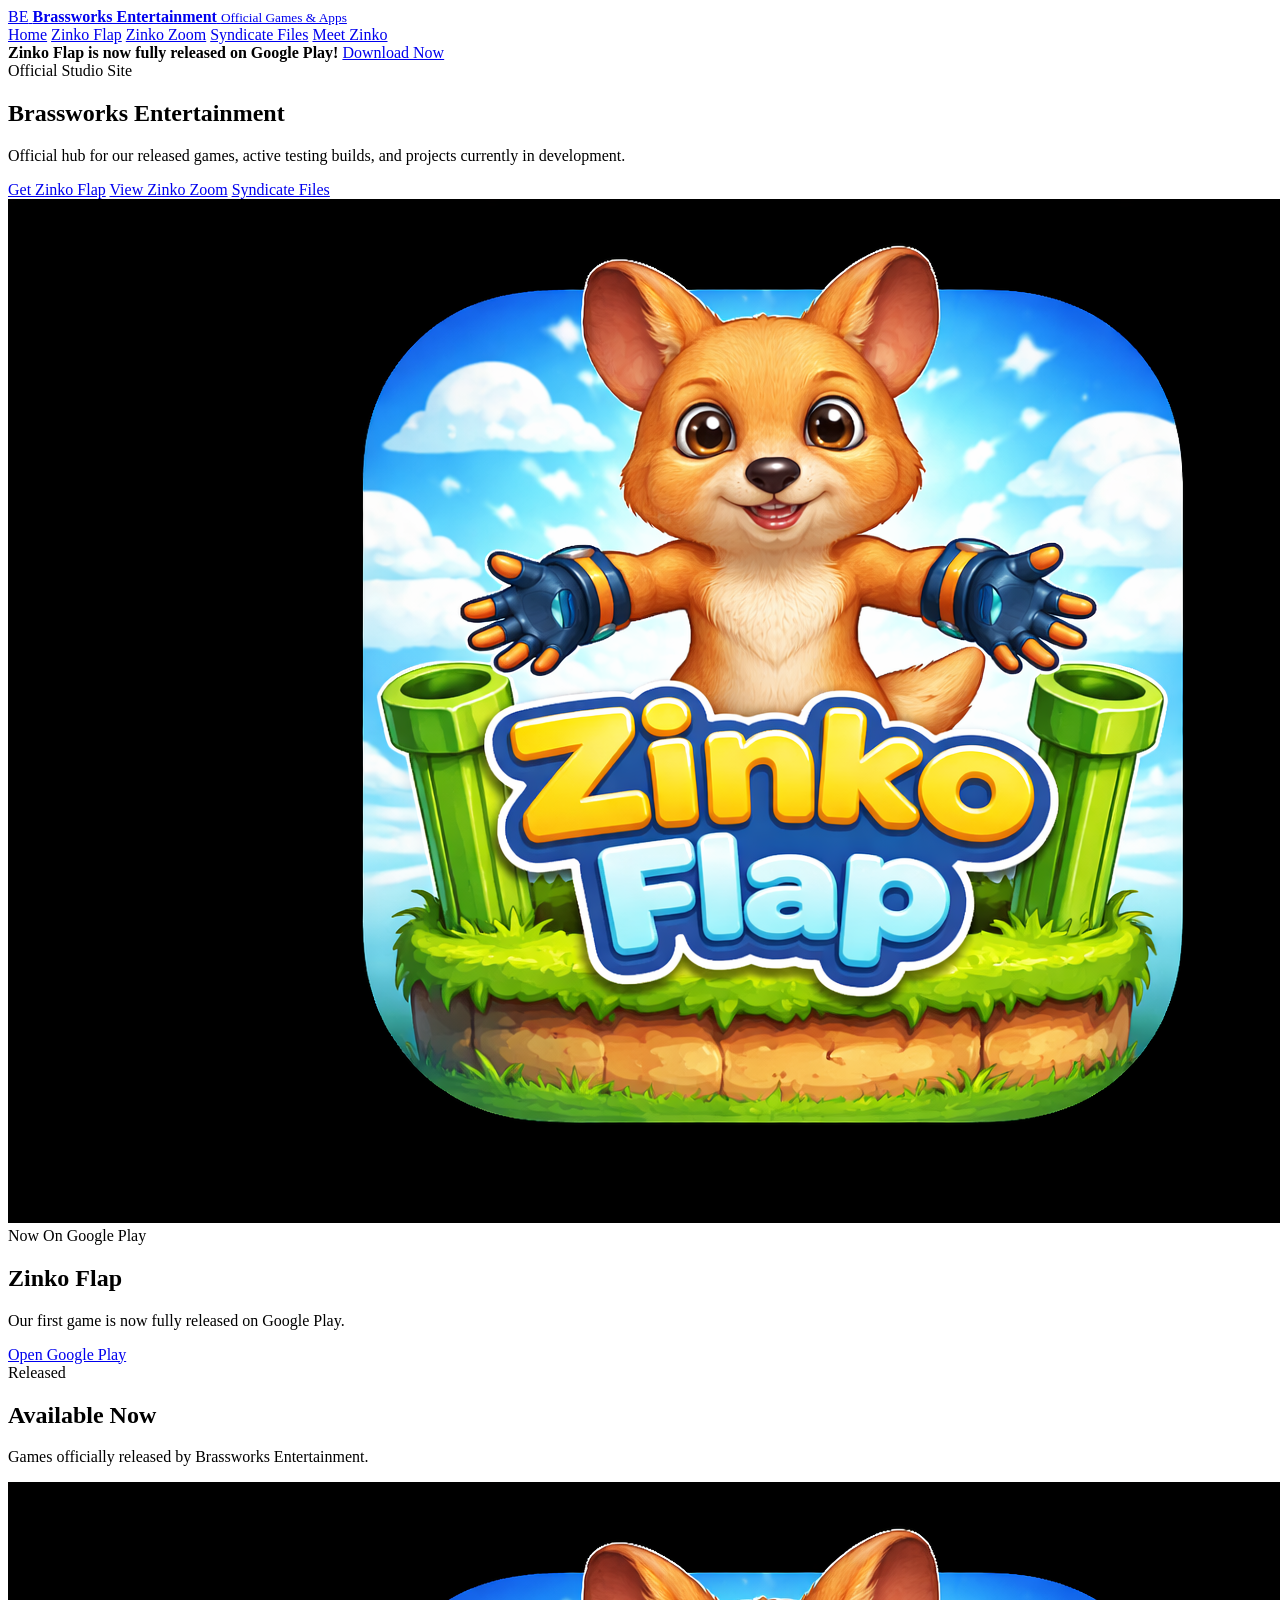
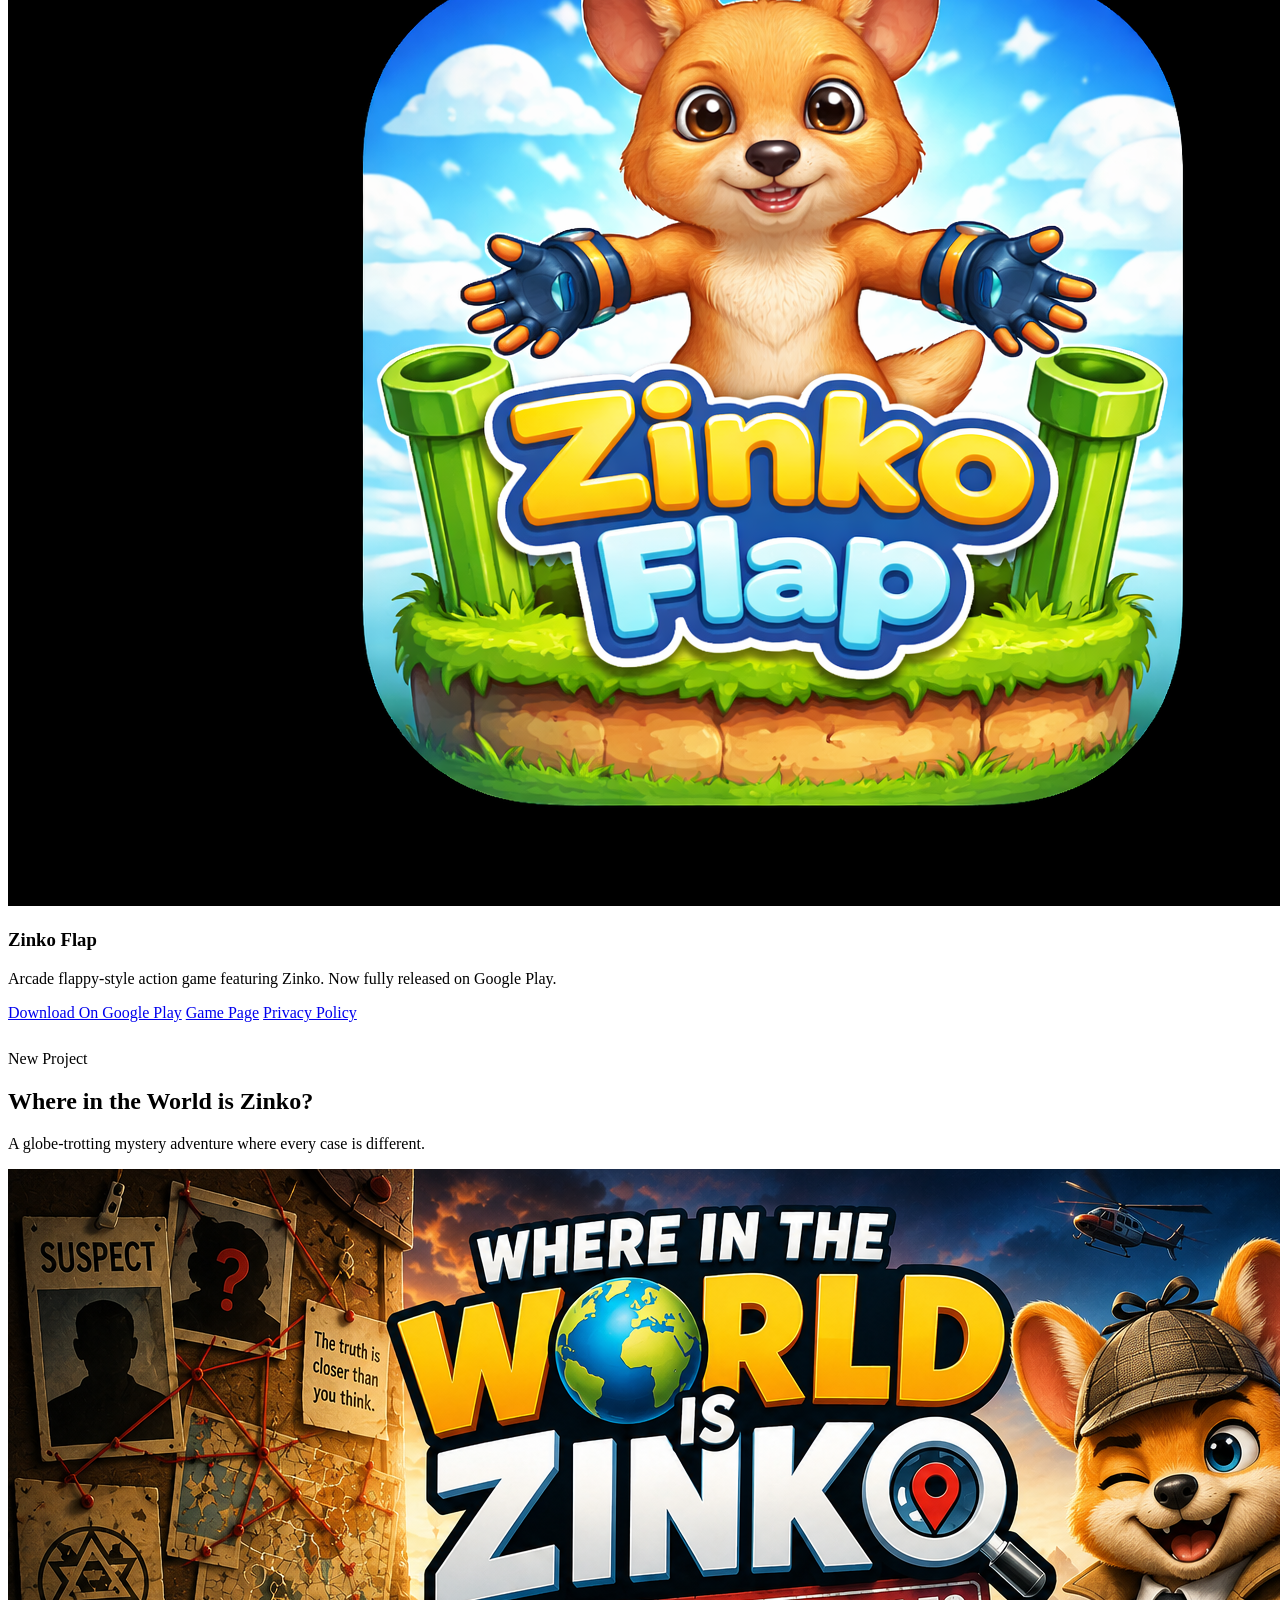
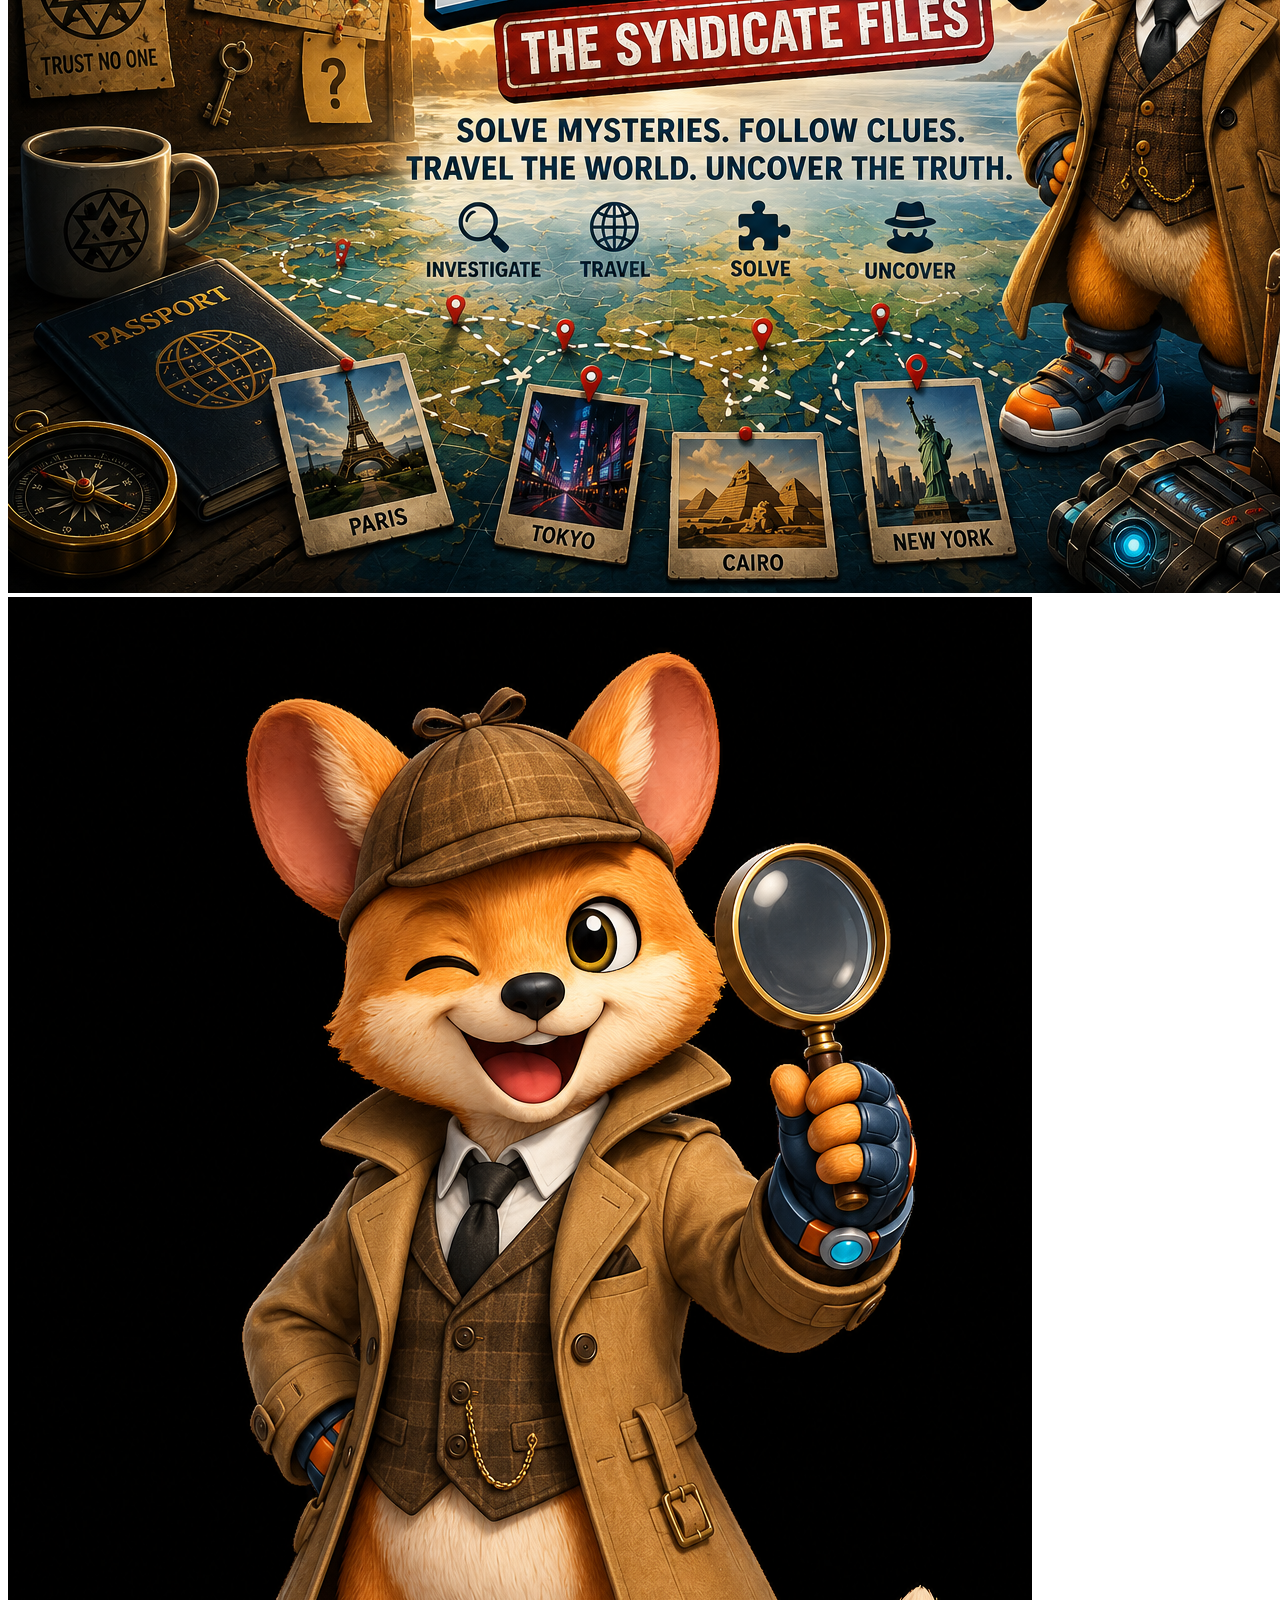
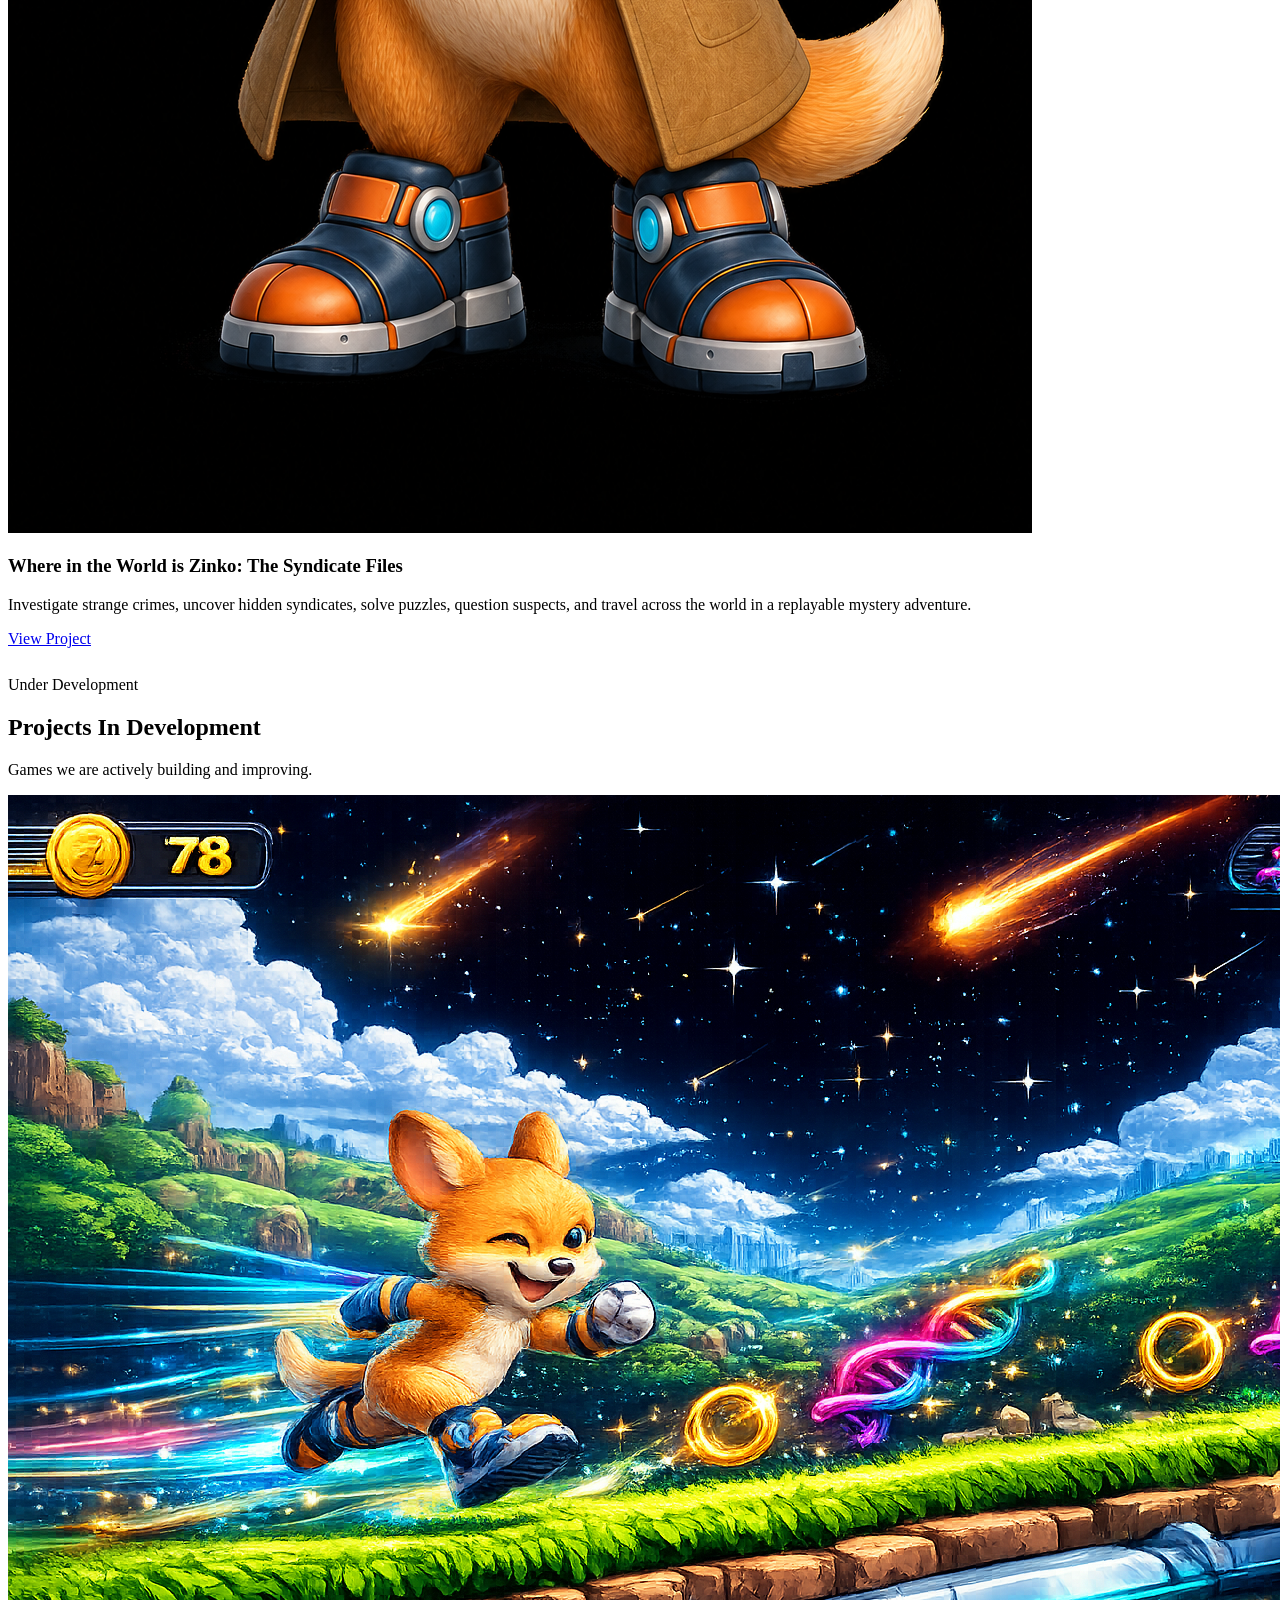
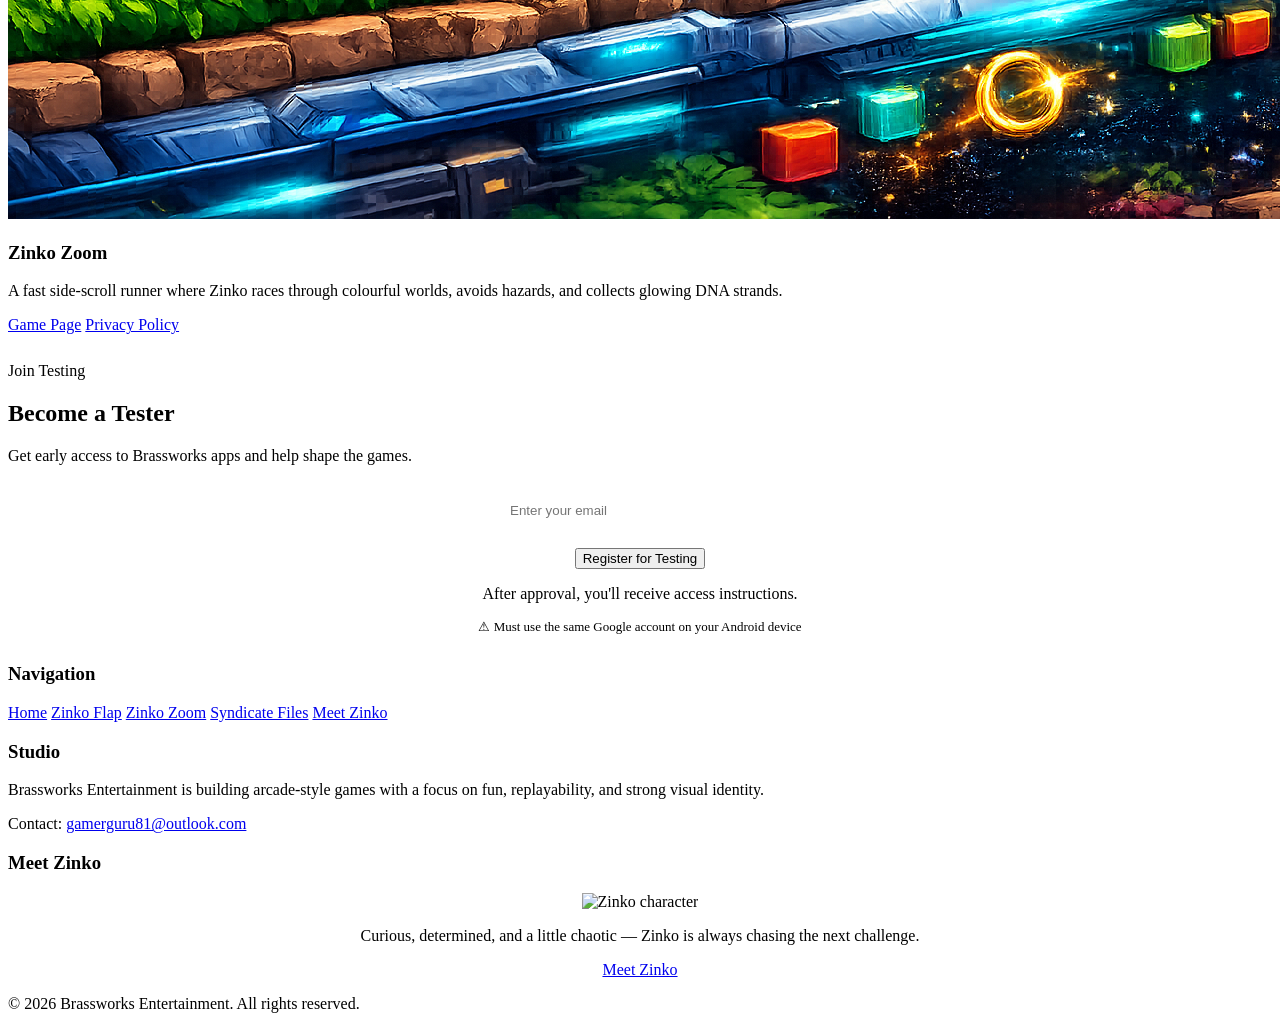
==== commit 703e821d: "Update index.html" ====
--- a/index.html
+++ b/index.html
@@ -31,9 +31,7 @@
 <div class="release-banner">
   <div class="wrap release-banner-inner">
     <strong>Zinko Flap is now fully released on Google Play!</strong>
-    <a href="https://play.google.com/store/apps/details?id=com.brassworks.zinkoflap" target="_blank" rel="noopener">
-      Download Now
-    </a>
+    <a href="https://play.google.com/store/apps/details?id=com.brassworks.zinkoflap" target="_blank" rel="noopener">Download Now</a>
   </div>
 </div>
 
@@ -49,9 +47,7 @@
         </p>
 
         <div class="button-row">
-          <a class="btn btn-primary" href="https://play.google.com/store/apps/details?id=com.brassworks.zinkoflap" target="_blank" rel="noopener">
-            Get Zinko Flap
-          </a>
+          <a class="btn btn-primary" href="https://play.google.com/store/apps/details?id=com.brassworks.zinkoflap" target="_blank" rel="noopener">Get Zinko Flap</a>
           <a class="btn btn-secondary" href="zinko-zoom/index.html">View Zinko Zoom</a>
           <a class="btn btn-secondary" href="where-in-the-world/index.html">Syndicate Files</a>
         </div>
@@ -81,9 +77,7 @@
             <img src="images/ZinkoFlapIcon.png" alt="Zinko Flap icon" class="game-feature-icon" />
             <div>
               <h3>Zinko Flap</h3>
-              <p>
-                Arcade flappy-style action game featuring Zinko. Now fully released on Google Play.
-              </p>
+              <p>Arcade flappy-style action game featuring Zinko. Now fully released on Google Play.</p>
             </div>
           </div>
 
@@ -117,6 +111,7 @@
               alt="Detective Zinko"
               class="game-feature-icon detective-icon"
             />
+
             <div>
               <h3>Where in the World is Zinko: The Syndicate Files</h3>
               <p>
--- a/style.css
+++ b/style.css
@@ -1,357 +1,218 @@
-* {
-  box-sizing: border-box;
-  margin: 0;
-  padding: 0;
-}
-
-body {
-  font-family: Arial, Helvetica, sans-serif;
-  background: #08111f;
-  color: #f5f7fb;
-  line-height: 1.6;
-}
-
-a {
-  color: inherit;
-  text-decoration: none;
-}
-
-img {
-  max-width: 100%;
-  display: block;
-}
-
-.site-header {
-  width: 100%;
-  background: rgba(4, 10, 20, 0.95);
-  border-bottom: 1px solid rgba(255, 255, 255, 0.08);
-  display: flex;
-  justify-content: space-between;
-  align-items: center;
-  padding: 16px 7%;
-  position: sticky;
-  top: 0;
-  z-index: 50;
-}
-
-.logo {
-  font-size: 1.25rem;
+border-color: var(--border-strong);
+}
+
+.split-dashboard {
+  display: grid;
+  grid-template-columns: minmax(0, 0.95fr) minmax(0, 1.05fr);
+  gap: 24px;
+}
+
+.dashboard-left,
+.dashboard-right {
+  min-width: 0;
+}
+
+.home-section {
+margin-bottom: 28px;
+}
+@@ -345,18 +334,6 @@ a:hover {
+box-shadow: var(--shadow);
+}
+
+.info-icon {
+  width: 42px;
+  height: 42px;
+  margin-bottom: 14px;
+  border-radius: 12px;
+  display: grid;
+  place-items: center;
   font-weight: 800;
-  color: #ffcc33;
-}
-
-nav {
-  display: flex;
-  gap: 22px;
-  flex-wrap: wrap;
-}
-
-nav a {
-  font-weight: 700;
-  color: #dce7ff;
-  transition: 0.2s ease;
-}
-
-nav a:hover {
-  color: #ffcc33;
-}
-
-.hero {
-  min-height: 70vh;
-  display: flex;
+  color: #07111a;
+  background: linear-gradient(135deg, var(--accent) 0%, var(--accent-2) 100%);
+}
+
+.feature-list,
+.meta-list,
+.policy-section ul {
+@@ -386,24 +363,6 @@ a:hover {
+border: 1px solid var(--border-strong);
+}
+
+.support-email {
+  display: inline-flex;
   align-items: center;
   justify-content: center;
+  min-height: 54px;
+  padding: 0 20px;
+  border-radius: 14px;
+  background: rgba(89, 185, 255, 0.1);
+  border: 1px solid rgba(89, 185, 255, 0.24);
+  color: var(--accent-2);
+  font-weight: 700;
+  white-space: nowrap;
+}
+
+.inline-email {
+  margin-top: 14px;
+}
+
+.sidebar {
+position: sticky;
+top: 102px;
+@@ -440,22 +399,6 @@ a:hover {
+margin-bottom: 0;
+}
+
+.quick-links {
+  display: flex;
+  flex-direction: column;
+  gap: 10px;
+}
+
+.quick-links a {
+  display: block;
+  padding: 12px 14px;
+  border-radius: 12px;
+  border: 1px solid transparent;
+  color: var(--text-soft);
+  background: rgba(255, 255, 255, 0.02);
+  transition: 0.18s ease;
+}
+
+.footer {
+margin-top: 42px;
+border-top: 1px solid rgba(128, 150, 176, 0.14);
+@@ -466,57 +409,55 @@ a:hover {
+color: var(--text-muted);
+}
+
+.app-hero {
+  display: grid;
+  grid-template-columns: 170px minmax(0, 1fr);
+  gap: 28px;
+  align-items: center;
+.zinko-logo {
+  animation: zinkoGlow 3s ease-in-out infinite;
+}
+
+.app-icon {
+  width: 170px;
+  height: 170px;
+  object-fit: cover;
+  border-radius: 32px;
+  border: 1px solid var(--border-strong);
+  background: linear-gradient(180deg, rgba(20, 27, 38, 1) 0%, rgba(12, 17, 25, 1) 100%);
+  box-shadow: 0 18px 40px rgba(0, 0, 0, 0.35);
+}
+
+.policy-section h1,
+.policy-section h2,
+.policy-section h3 {
+  color: var(--text);
+@keyframes zinkoGlow {
+  0% {
+    filter: drop-shadow(0 0 10px rgba(255, 150, 0, 0.20));
+  }
+  50% {
+    filter: drop-shadow(0 0 26px rgba(255, 190, 0, 0.52));
+  }
+  100% {
+    filter: drop-shadow(0 0 10px rgba(255, 150, 0, 0.20));
+  }
+}
+
+.policy-section h1 {
+  margin-top: 0;
+  margin-bottom: 8px;
+  font-size: clamp(2rem, 3vw, 3rem);
+.zinko-sidebar-hero {
+  width: 220px;
+  max-width: 100%;
+  margin: 0 auto 14px;
+  display: block;
+}
+
+.policy-section h2 {
+  margin-top: 28px;
+  margin-bottom: 10px;
+.zinko-gallery-grid {
+  display: grid;
+  grid-template-columns: repeat(auto-fit, minmax(140px, 1fr));
+  gap: 18px;
+  align-items: start;
+}
+
+.policy-section h3 {
+  margin-top: 26px;
+  margin-bottom: 8px;
+.zinko-gallery-item {
   text-align: center;
-  padding: 80px 7%;
-  background:
-    linear-gradient(rgba(8, 17, 31, 0.75), rgba(8, 17, 31, 0.95)),
-    url("images/ZinkoSign.png") center/cover no-repeat;
-}
-
-.hero-content {
-  max-width: 900px;
-}
-
-.hero h1 {
-  font-size: clamp(2.5rem, 7vw, 5rem);
-  color: #ffcc33;
-  margin-bottom: 20px;
-  text-shadow: 0 5px 20px rgba(0, 0, 0, 0.5);
-}
-
-.hero p {
-  font-size: 1.3rem;
-  color: #e8f0ff;
-  margin-bottom: 30px;
-}
-
-.hero-buttons,
-.button-row {
-  display: flex;
-  gap: 16px;
-  flex-wrap: wrap;
-  justify-content: center;
-}
-
-.btn {
-  display: inline-block;
-  padding: 14px 24px;
-  border-radius: 999px;
-  font-weight: 800;
-  transition: 0.2s ease;
-  border: 2px solid transparent;
-}
-
-.btn.primary {
-  background: #ffcc33;
-  color: #111827;
-}
-
-.btn.primary:hover {
-  background: #ffd95c;
-  transform: translateY(-2px);
-}
-
-.btn.secondary {
-  background: transparent;
-  color: #ffcc33;
-  border-color: #ffcc33;
-}
-
-.btn.secondary:hover {
-  background: #ffcc33;
-  color: #111827;
-  transform: translateY(-2px);
-}
-
-.btn.small {
-  padding: 10px 18px;
-  font-size: 0.95rem;
-}
-
-.container {
-  width: min(1200px, 90%);
-  margin: 0 auto;
-  padding: 60px 0;
-}
-
-.section-title {
-  text-align: center;
-  margin-bottom: 35px;
-}
-
-.section-title h2 {
-  font-size: clamp(2rem, 5vw, 3rem);
-  color: #ffcc33;
-  margin-bottom: 10px;
-}
-
-.section-title p {
-  color: #c8d6ef;
-  font-size: 1.1rem;
-}
-
-.game-grid {
-  display: grid;
-  grid-template-columns: repeat(auto-fit, minmax(260px, 1fr));
-  gap: 28px;
-}
-
-.game-card {
-  background: #101b2e;
-  border: 1px solid rgba(255, 255, 255, 0.08);
-  border-radius: 24px;
-  overflow: hidden;
-  box-shadow: 0 18px 45px rgba(0, 0, 0, 0.28);
-}
-
-.game-card img {
-  width: 100%;
-  height: 240px;
-  object-fit: cover;
-  background: #020617;
-}
-
-.game-card-content {
-  padding: 24px;
-}
-
-.game-card-content h3 {
-  color: #ffcc33;
-  margin-bottom: 10px;
-  font-size: 1.4rem;
-}
-
-.game-card-content p {
-  color: #d8e2f5;
-  margin-bottom: 18px;
-}
-
-.coming-soon {
-  display: inline-block;
-  padding: 10px 16px;
-  border-radius: 999px;
-  background: rgba(255, 204, 51, 0.15);
-  color: #ffcc33;
-  font-weight: 800;
-}
-
-.game-hero {
-  min-height: 65vh;
-  padding: 70px 7%;
-  display: flex;
-  align-items: center;
-  justify-content: center;
-  gap: 50px;
-  flex-wrap: wrap;
-  background: radial-gradient(circle at top, #17345f, #08111f 70%);
-}
-
-.game-hero-text {
-  max-width: 600px;
-}
-
-.game-hero-text h1 {
-  font-size: clamp(2.5rem, 6vw, 4.7rem);
-  color: #ffcc33;
-  margin-bottom: 18px;
-}
-
-.game-hero-text p {
-  font-size: 1.25rem;
-  color: #dce7ff;
-  margin-bottom: 28px;
-}
-
-.hero-character {
-  width: min(360px, 80vw);
-  border-radius: 28px;
-  box-shadow: 0 25px 70px rgba(0, 0, 0, 0.35);
-}
-
-.content-panel {
-  background: #101b2e;
-  padding: clamp(28px, 5vw, 50px);
-  border-radius: 28px;
-  margin-bottom: 35px;
-  border: 1px solid rgba(255, 255, 255, 0.08);
-}
-
-.content-panel h1,
-.content-panel h2 {
-  color: #ffcc33;
-  margin-bottom: 18px;
-}
-
-.content-panel h1 {
-  font-size: clamp(2rem, 5vw, 3.4rem);
-  line-height: 1.1;
-}
-
-.content-panel h2 {
-  font-size: clamp(1.8rem, 4vw, 2.5rem);
-}
-
-.content-panel p {
-  color: #d8e2f5;
-  margin-bottom: 18px;
-  font-size: 1.05rem;
-}
-
-.lead {
-  font-size: 1.25rem !important;
-  color: #ffffff !important;
-  font-weight: 700;
-}
-
-.syndicate-hero {
-  background: #020617;
-}
-
-.wide-promo {
-  width: 100%;
-  max-height: 720px;
-  object-fit: cover;
-}
-
-.split-layout {
-  display: grid;
-  grid-template-columns: 1.3fr 0.7fr;
-  gap: 35px;
-  align-items: center;
-}
-
-.detective-card {
-  background: radial-gradient(circle at top, #243b63, #060b14);
-  border-radius: 28px;
-  padding: 20px;
-  box-shadow: inset 0 0 40px rgba(255, 204, 51, 0.08);
-}
-
-.detective-card img {
-  width: 100%;
-  border-radius: 20px;
-}
-
-.feature-grid {
-  display: grid;
-  grid-template-columns: repeat(auto-fit, minmax(230px, 1fr));
-  gap: 18px;
-}
-
-.feature-box {
-  background: #08111f;
-  border: 1px solid rgba(255, 204, 51, 0.25);
-  color: #f5f7fb;
-  border-radius: 18px;
-  padding: 18px;
-  font-weight: 700;
-}
-
-.tagline-panel {
-  text-align: center;
-  padding: 55px 25px;
-  background:
-    linear-gradient(rgba(8, 17, 31, 0.82), rgba(8, 17, 31, 0.95)),
-    url("images/WhereInTheWorld.png") center/cover no-repeat;
-  border-radius: 28px;
-  border: 1px solid rgba(255, 204, 51, 0.25);
-}
-
-.tagline-panel p {
-  font-size: 1.25rem;
-  color: #f5f7fb;
-  font-weight: 800;
-}
-
-.tagline-panel h2 {
-  margin-top: 18px;
-  font-size: clamp(2rem, 6vw, 4rem);
-  color: #ffcc33;
-}
-
-footer {
-  text-align: center;
-  padding: 30px 7%;
-  background: #040a14;
-  color: #9fb0ce;
-}
-
-@media (max-width: 800px) {
-  .site-header {
-    flex-direction: column;
-    gap: 14px;
-  }
-
-  nav {
+}
+
+.policy-section p {
+  color: var(--text-soft);
+  margin: 0 0 14px;
+.zinko-gallery-item img {
+  width: 140px;
+  max-width: 100%;
+  margin: 0 auto 10px;
+  border-radius: 12px;
+}
+
+.muted-line {
+.zinko-gallery-item p {
+  margin: 0;
+color: var(--text-muted);
+  font-size: 13px;
+}
+
+@media (max-width: 1180px) {
+  .compact-hero,
+  .split-dashboard {
+  .compact-hero {
+grid-template-columns: 1fr;
+}
+}
+@@ -536,11 +477,6 @@ a:hover {
+flex-direction: row;
+flex-wrap: wrap;
+}
+
+  .quick-links {
+    flex-direction: row;
+    flex-wrap: wrap;
+  }
+}
+
+@media (max-width: 760px) {
+@@ -562,9 +498,7 @@ a:hover {
+padding: 20px;
+}
+
+  .info-grid,
+  .game-feature-header,
+  .app-hero {
+  .game-feature-header {
+grid-template-columns: 1fr;
+}
+
+@@ -574,16 +508,12 @@ a:hover {
+}
+
+.hero-mini-icon,
+  .game-feature-icon,
+  .app-icon {
+  .game-feature-icon {
+width: 100px;
+height: 100px;
+}
+
+  .support-email {
+    width: 100%;
     justify-content: center;
-  }
-
-  .split-layout {
-    grid-template-columns: 1fr;
-  }
-
-  .game-card img {
-    height: 210px;
-  }
-}
+    white-space: normal;
+    text-align: center;
+  .zinko-sidebar-hero {
+    width: 170px;
+}
+}
